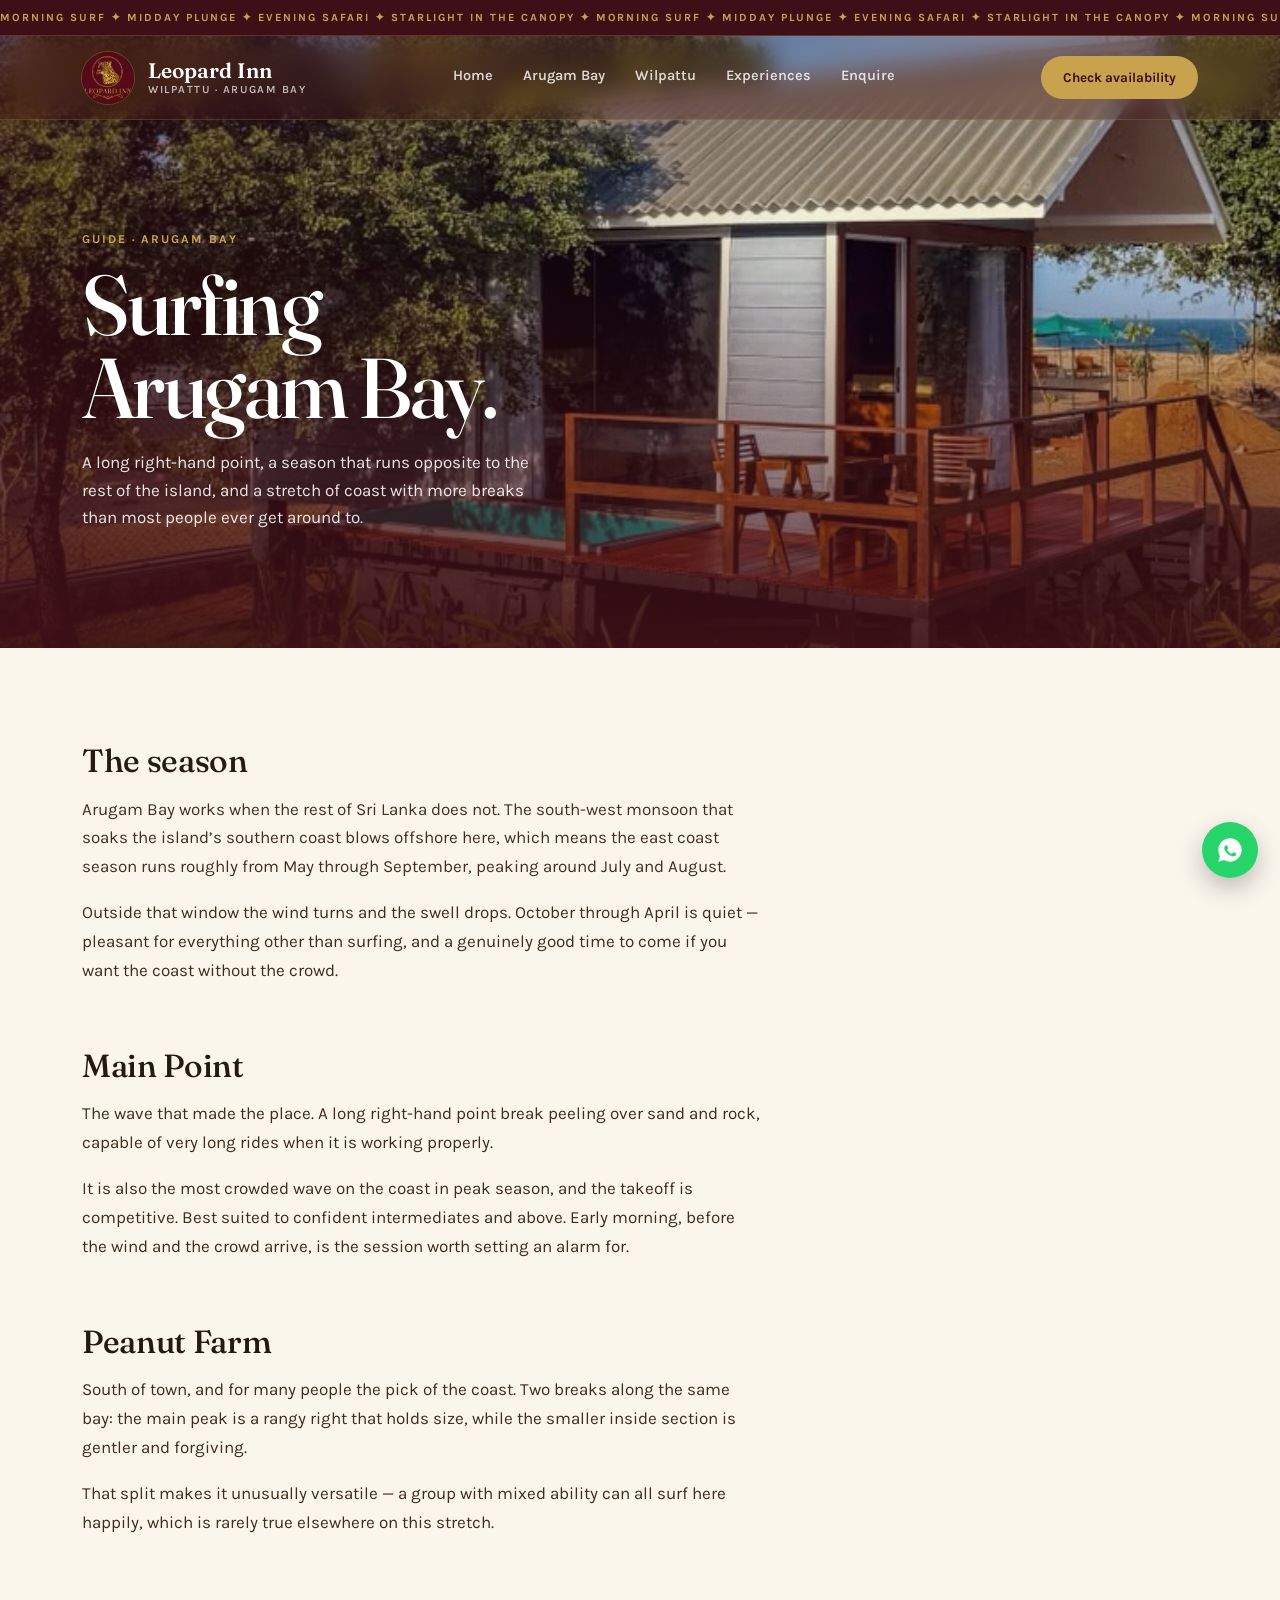
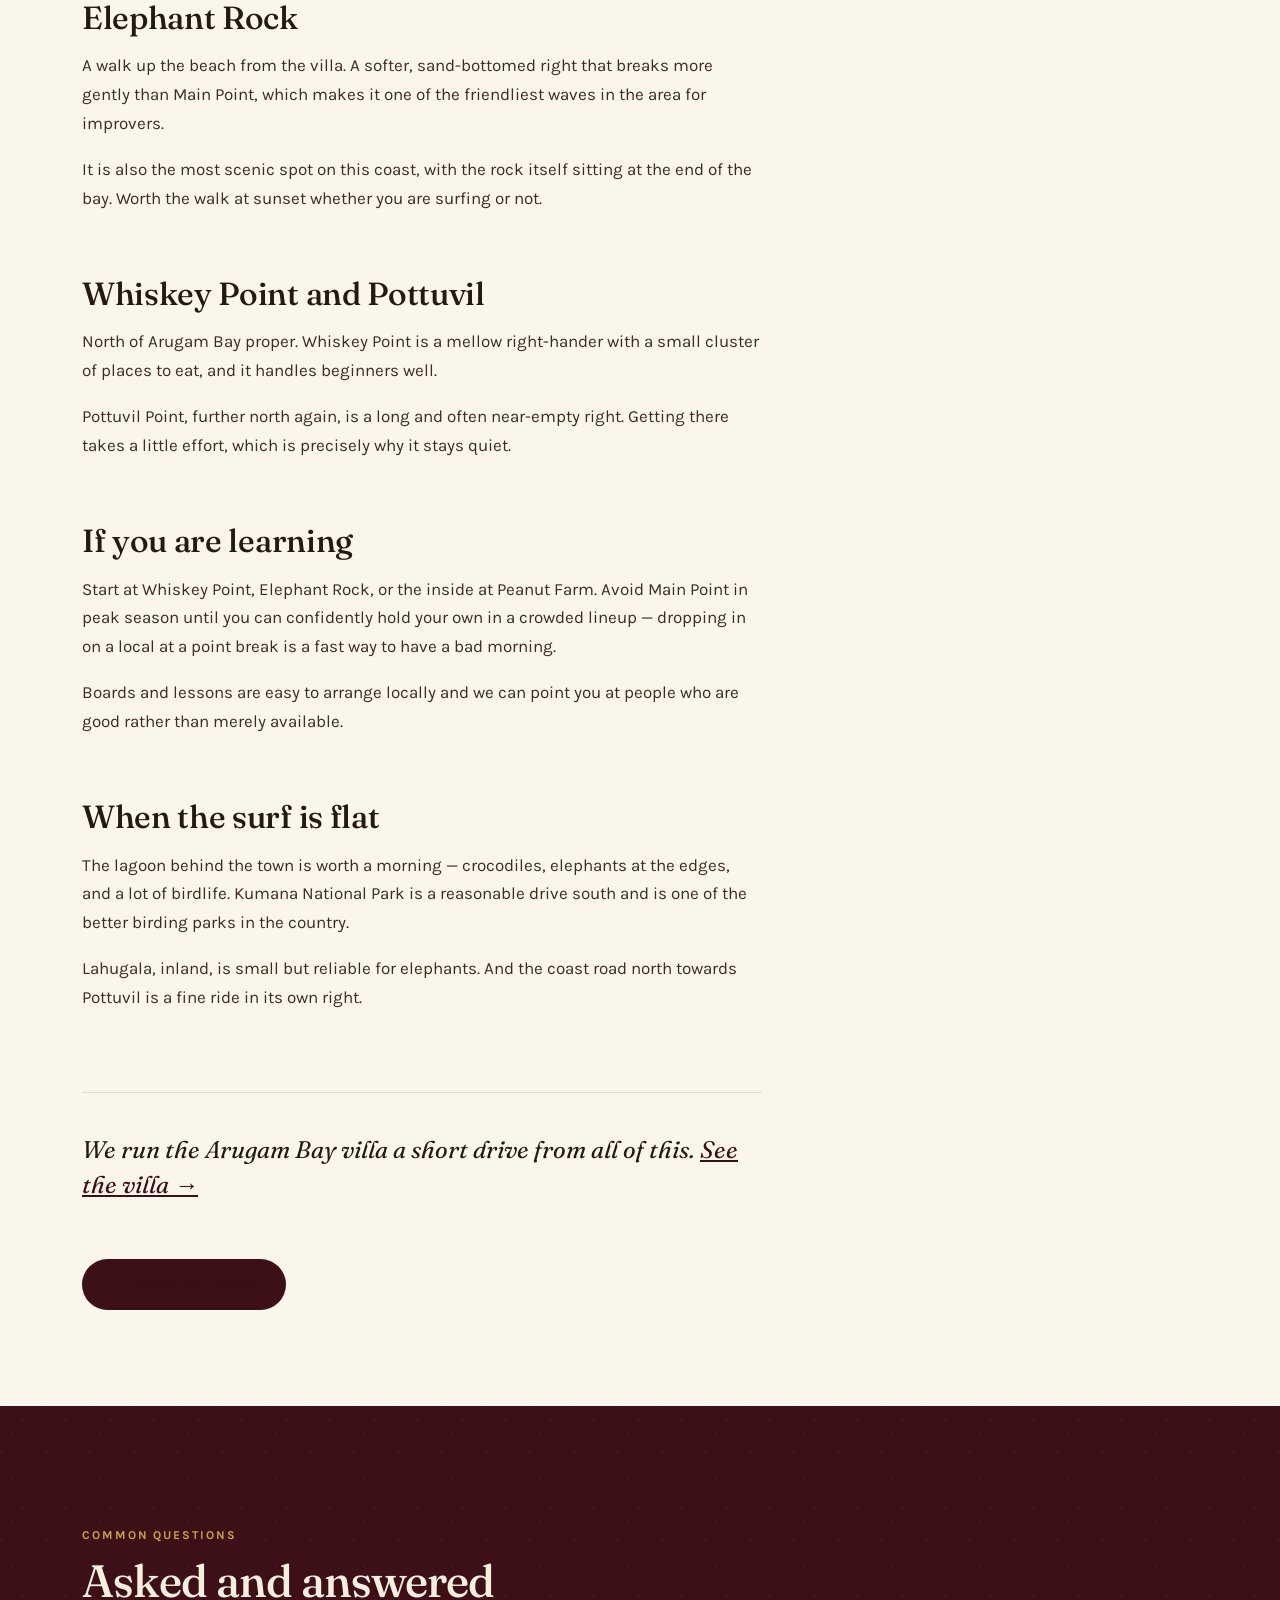
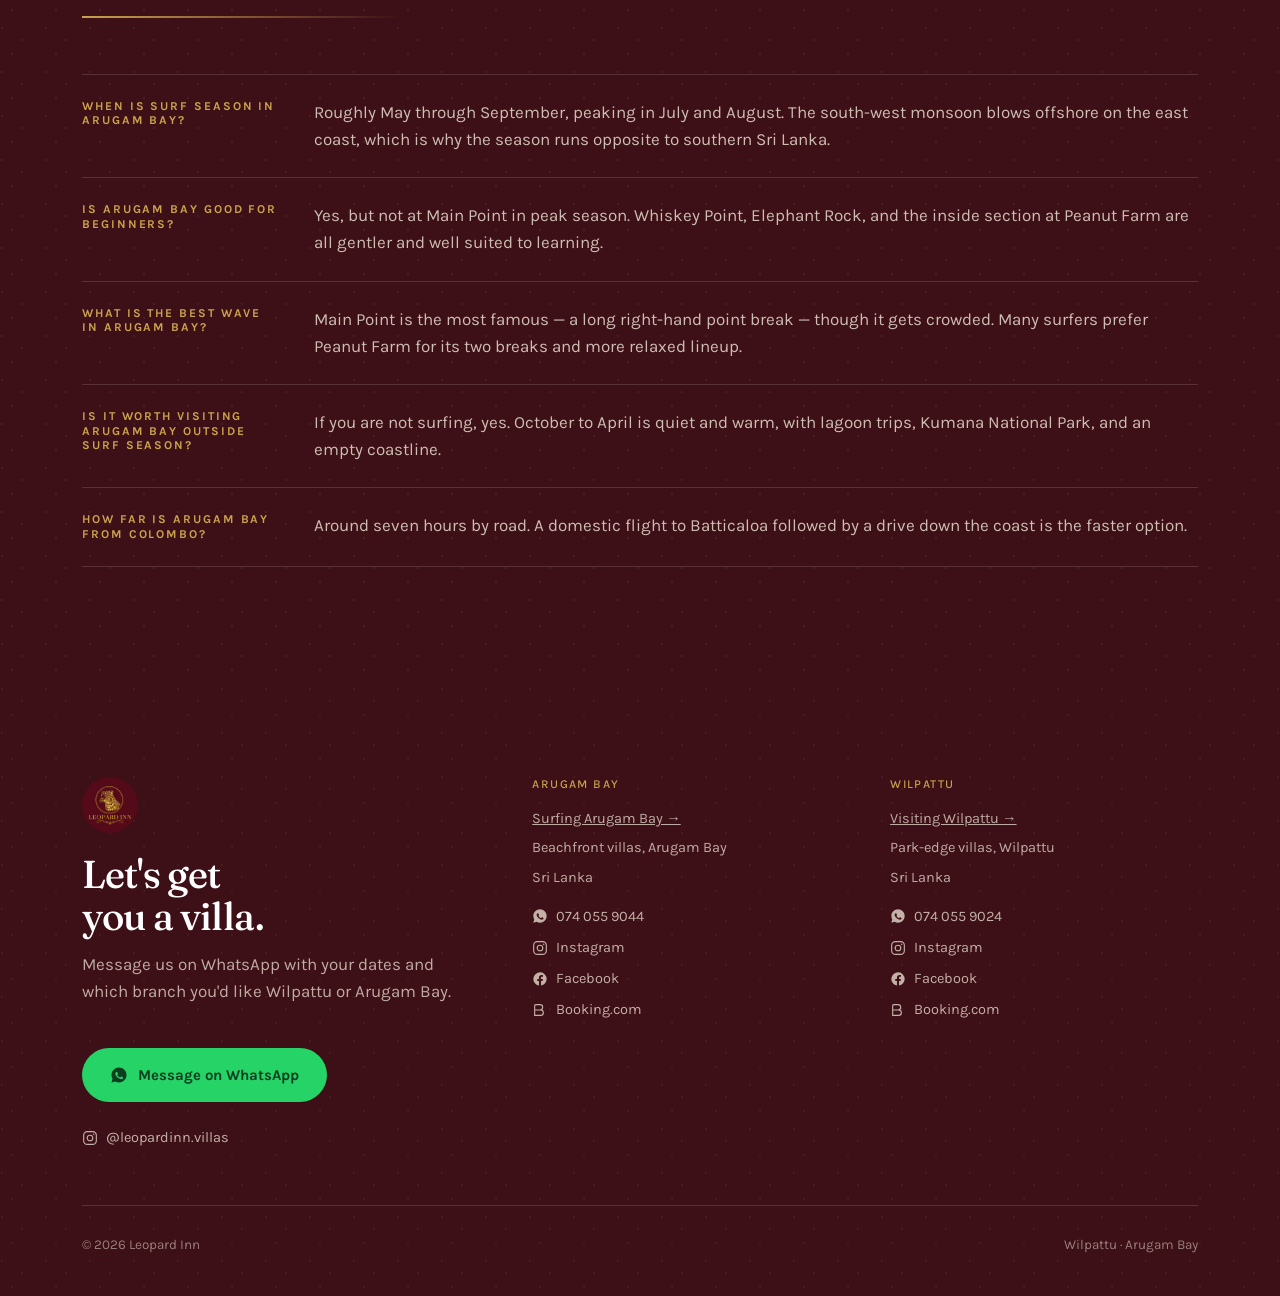
==== arugam-bay-surf-guide.html @ 69fa229d "Fold each villa's gallery into its section as a row of small photos - The separate "A closer look" /" ====
<!DOCTYPE html>
<html lang="en">
<head>
<meta charset="UTF-8">
<meta name="viewport" content="width=device-width, initial-scale=1.0">
<title>Surfing Arugam Bay: The Breaks, The Season, The Realities</title>
<meta name="description" content="Every break at Arugam Bay from Main Point to Whiskey, when the season actually works, and which waves suit which level. A straight guide from the beach.">
<link rel="canonical" href="https://leopardinnvillas.com/arugam-bay-surf-guide.html">
<link rel="icon" type="image/png" sizes="32x32" href="favicon-32.png">
<link rel="icon" type="image/png" sizes="16x16" href="favicon-16.png">
<link rel="apple-touch-icon" sizes="180x180" href="apple-touch-icon.png">

<meta property="og:type" content="article">
<meta property="og:site_name" content="Leopard Inn Villas">
<meta property="og:title" content="Surfing Arugam Bay: The Breaks, The Season, The Realities">
<meta property="og:description" content="Every break at Arugam Bay from Main Point to Whiskey, when the season actually works, and which waves suit which level. A straight guide from the beach.">
<meta property="og:url" content="https://leopardinnvillas.com/arugam-bay-surf-guide.html">
<meta property="og:image" content="https://leopardinnvillas.com/images/villa-exterior-1.jpg">
<meta name="twitter:card" content="summary_large_image">
<meta name="twitter:title" content="Surfing Arugam Bay: The Breaks, The Season, The Realities">
<meta name="twitter:description" content="Every break at Arugam Bay from Main Point to Whiskey, when the season actually works, and which waves suit which level. A straight guide from the beach.">
<meta name="twitter:image" content="https://leopardinnvillas.com/images/villa-exterior-1.jpg">

<script type="application/ld+json">
{
  "@context": "https://schema.org",
  "@graph": [
    {
      "@type": "BreadcrumbList",
      "itemListElement": [
        {
          "@type": "ListItem",
          "position": 1,
          "name": "Leopard Inn Villas",
          "item": "https://leopardinnvillas.com/"
        },
        {
          "@type": "ListItem",
          "position": 2,
          "name": "Surfing Arugam Bay — Breaks, Seasons and What to Expect",
          "item": "https://leopardinnvillas.com/arugam-bay-surf-guide.html"
        }
      ]
    },
    {
      "@type": "Article",
      "@id": "https://leopardinnvillas.com/arugam-bay-surf-guide.html#article",
      "headline": "Surfing Arugam Bay: The Breaks, The Season, The Realities",
      "description": "Every break at Arugam Bay from Main Point to Whiskey, when the season actually works, and which waves suit which level. A straight guide from the beach.",
      "image": "https://leopardinnvillas.com/images/villa-exterior-1.jpg",
      "author": {
        "@type": "Organization",
        "name": "Leopard Inn Villas",
        "url": "https://leopardinnvillas.com/"
      },
      "publisher": {
        "@type": "Organization",
        "name": "Leopard Inn Villas",
        "url": "https://leopardinnvillas.com/"
      },
      "mainEntityOfPage": "https://leopardinnvillas.com/arugam-bay-surf-guide.html",
      "inLanguage": "en"
    },
    {
      "@type": "FAQPage",
      "mainEntity": [
        {
          "@type": "Question",
          "name": "When is surf season in Arugam Bay?",
          "acceptedAnswer": {
            "@type": "Answer",
            "text": "Roughly May through September, peaking in July and August. The south-west monsoon blows offshore on the east coast, which is why the season runs opposite to southern Sri Lanka."
          }
        },
        {
          "@type": "Question",
          "name": "Is Arugam Bay good for beginners?",
          "acceptedAnswer": {
            "@type": "Answer",
            "text": "Yes, but not at Main Point in peak season. Whiskey Point, Elephant Rock, and the inside section at Peanut Farm are all gentler and well suited to learning."
          }
        },
        {
          "@type": "Question",
          "name": "What is the best wave in Arugam Bay?",
          "acceptedAnswer": {
            "@type": "Answer",
            "text": "Main Point is the most famous — a long right-hand point break — though it gets crowded. Many surfers prefer Peanut Farm for its two breaks and more relaxed lineup."
          }
        },
        {
          "@type": "Question",
          "name": "Is it worth visiting Arugam Bay outside surf season?",
          "acceptedAnswer": {
            "@type": "Answer",
            "text": "If you are not surfing, yes. October to April is quiet and warm, with lagoon trips, Kumana National Park, and an empty coastline."
          }
        },
        {
          "@type": "Question",
          "name": "How far is Arugam Bay from Colombo?",
          "acceptedAnswer": {
            "@type": "Answer",
            "text": "Around seven hours by road. A domestic flight to Batticaloa followed by a drive down the coast is the faster option."
          }
        }
      ]
    }
  ]
}
</script>

<link rel="preconnect" href="https://fonts.googleapis.com">
<link rel="preconnect" href="https://fonts.gstatic.com" crossorigin>
<link href="https://fonts.googleapis.com/css2?family=Fraunces:ital,opsz,wght@0,9..144,400;0,9..144,500;0,9..144,600;1,9..144,500&family=Karla:wght@400;500;600;700&display=swap" rel="stylesheet">
<link rel="stylesheet" href="styles.css?v=20261006u">

<!-- Google tag (gtag.js) -->
<script async src="https://www.googletagmanager.com/gtag/js?id=AW-18443921879"></script>
<script>
  window.dataLayer = window.dataLayer || [];
  function gtag(){dataLayer.push(arguments);}
  gtag('js', new Date());

  gtag('config', 'AW-18443921879');
</script>
</head>
<body>

<div class="ticker-wrap" aria-hidden="true">
  <div class="ticker-move">
    <span>MORNING SURF  ✦  MIDDAY PLUNGE  ✦  EVENING SAFARI  ✦  STARLIGHT IN THE CANOPY ✦&nbsp;</span>
    <span>MORNING SURF  ✦  MIDDAY PLUNGE  ✦  EVENING SAFARI  ✦  STARLIGHT IN THE CANOPY ✦&nbsp;</span>
    <span>MORNING SURF  ✦  MIDDAY PLUNGE  ✦  EVENING SAFARI  ✦  STARLIGHT IN THE CANOPY ✦&nbsp;</span>
  </div>
</div>

<div class="grain" aria-hidden="true"></div>
<div class="progress-bar" id="progressBar"></div>

<nav id="siteNav">
  <div class="wrap">
    <a href="index.html" class="brand">
      <span class="mark-ring"><img width="320" height="320" fetchpriority="high" decoding="async" loading="eager" src="images/logo-mark.png" alt="Leopard Inn crest"></span>
      <span class="brand-text">
        Leopard Inn
        <span class="sub">Wilpattu · Arugam Bay</span>
      </span>
    </a>
    <div class="navlinks">
      <a href="index.html">Home</a>
      <a href="arugam-bay.html">Arugam Bay</a>
      <a href="wilpattu.html">Wilpattu</a>
      <a href="experiences.html">Experiences</a>
      <a href="index.html#enquire">Enquire</a>
    </div>
    <a class="nav-cta" href="https://wa.me/94740559044?text=Hi%20Leopard%20Inn!%20I%20would%20like%20to%20check%20availability%20at%20Arugam%20Bay." target="_blank" rel="noopener">Check availability</a>
    <button class="burger" id="burger" aria-label="Open menu" aria-expanded="false">
      <span></span><span></span><span></span>
    </button>
  </div>
</nav>

<div class="mobile-menu" id="mobileMenu">
  <a href="index.html">Home</a>
  <a href="arugam-bay.html">Arugam Bay</a>
  <a href="wilpattu.html">Wilpattu</a>
  <a href="experiences.html">Experiences</a>
  <a href="index.html#enquire">Enquire</a>
  <button class="mm-close" id="mmClose">
    <svg viewBox="0 0 24 24" fill="none" stroke="currentColor" stroke-width="1.6"><path d="M18 6L6 18M6 6l12 12"/></svg>
    Close
  </button>
  <div class="mm-foot">Wilpattu · Arugam Bay · Sri Lanka</div>
</div>

<header class="hero guide-hero" id="top">
  <div class="hero-media" id="heroMedia">
    <img width="720" height="1280" fetchpriority="high" decoding="async" loading="eager" src="images/villa-exterior-1.jpg" alt="The coast at Arugam Bay seen from the Leopard Inn villa">
  </div>
  <div class="hero-glow" id="heroGlow"></div>
  <div class="hero-inner wrap">
    <div class="eyebrow rise rise-1">Guide · Arugam Bay</div>
    <h1 class="rise rise-2">Surfing<br>Arugam Bay.</h1>
    <p class="rise rise-3">A long right-hand point, a season that runs opposite to the rest of the island, and a stretch of coast with more breaks than most people ever get around to.</p>
  </div>
</header>

<section class="article-section">
  <div class="wrap">
    <article class="article">
      <div class="reveal">
        <h2>The season</h2>
        <p>Arugam Bay works when the rest of Sri Lanka does not. The south-west monsoon that soaks the island’s southern coast blows offshore here, which means the east coast season runs roughly from May through September, peaking around July and August.</p>
        <p>Outside that window the wind turns and the swell drops. October through April is quiet — pleasant for everything other than surfing, and a genuinely good time to come if you want the coast without the crowd.</p>
      </div>
      <div class="reveal">
        <h2>Main Point</h2>
        <p>The wave that made the place. A long right-hand point break peeling over sand and rock, capable of very long rides when it is working properly.</p>
        <p>It is also the most crowded wave on the coast in peak season, and the takeoff is competitive. Best suited to confident intermediates and above. Early morning, before the wind and the crowd arrive, is the session worth setting an alarm for.</p>
      </div>
      <div class="reveal">
        <h2>Peanut Farm</h2>
        <p>South of town, and for many people the pick of the coast. Two breaks along the same bay: the main peak is a rangy right that holds size, while the smaller inside section is gentler and forgiving.</p>
        <p>That split makes it unusually versatile — a group with mixed ability can all surf here happily, which is rarely true elsewhere on this stretch.</p>
      </div>
      <div class="reveal">
        <h2>Elephant Rock</h2>
        <p>A walk up the beach from the villa. A softer, sand-bottomed right that breaks more gently than Main Point, which makes it one of the friendliest waves in the area for improvers.</p>
        <p>It is also the most scenic spot on this coast, with the rock itself sitting at the end of the bay. Worth the walk at sunset whether you are surfing or not.</p>
      </div>
      <div class="reveal">
        <h2>Whiskey Point and Pottuvil</h2>
        <p>North of Arugam Bay proper. Whiskey Point is a mellow right-hander with a small cluster of places to eat, and it handles beginners well.</p>
        <p>Pottuvil Point, further north again, is a long and often near-empty right. Getting there takes a little effort, which is precisely why it stays quiet.</p>
      </div>
      <div class="reveal">
        <h2>If you are learning</h2>
        <p>Start at Whiskey Point, Elephant Rock, or the inside at Peanut Farm. Avoid Main Point in peak season until you can confidently hold your own in a crowded lineup — dropping in on a local at a point break is a fast way to have a bad morning.</p>
        <p>Boards and lessons are easy to arrange locally and we can point you at people who are good rather than merely available.</p>
      </div>
      <div class="reveal">
        <h2>When the surf is flat</h2>
        <p>The lagoon behind the town is worth a morning — crocodiles, elephants at the edges, and a lot of birdlife. Kumana National Park is a reasonable drive south and is one of the better birding parks in the country.</p>
        <p>Lahugala, inland, is small but reliable for elephants. And the coast road north towards Pottuvil is a fine ride in its own right.</p>
      </div>
      <div class="article-cta reveal">
        <p>We run the Arugam Bay villa a short drive from all of this. <a href="arugam-bay.html">See the villa →</a></p>
        <a class="branch-cta" href="https://wa.me/94740559044?text=Hi%20Leopard%20Inn!%20I%20would%20like%20to%20check%20availability%20at%20Arugam%20Bay." target="_blank" rel="noopener"><svg viewBox="0 0 24 24" fill="currentColor" width="18" height="18" aria-hidden="true"><path d="M12 2C6.48 2 2 6.48 2 12c0 1.85.5 3.58 1.35 5.07L2 22l5.06-1.33A9.94 9.94 0 0012 22c5.52 0 10-4.48 10-10S17.52 2 12 2zm5.2 14.2c-.22.62-1.28 1.2-1.77 1.24-.45.05-.9.23-3.02-.63-2.55-1.05-4.19-3.63-4.32-3.8-.13-.17-1.03-1.37-1.03-2.61s.65-1.85.88-2.1c.22-.25.5-.3.66-.3.17 0 .34 0 .48.01.16.01.36-.06.57.43.22.5.74 1.74.8 1.87.06.13.1.28.02.45-.08.17-.13.28-.25.43-.13.15-.27.34-.38.46-.13.13-.26.27-.11.53.15.26.66 1.1 1.42 1.78.98.88 1.8 1.15 2.06 1.28.26.13.41.11.56-.07.15-.17.65-.76.82-1.02.17-.26.34-.22.57-.13.22.09 1.42.67 1.66.8.24.12.4.18.46.28.06.11.06.62-.16 1.22z"/></svg> Check availability</a>
      </div>
    </article>
  </div>
</section>

<section class="excursions">
  <div class="rosette-field"></div>
  <div class="wrap">
    <div class="section-head reveal">
      <div class="eyebrow">Common questions</div>
      <h2><span class="draw-line">Asked and answered</span></h2>
    </div>
    <dl class="where-list reveal reveal-delay-1">
      <div class="where-row"><dt>When is surf season in Arugam Bay?</dt><dd>Roughly May through September, peaking in July and August. The south-west monsoon blows offshore on the east coast, which is why the season runs opposite to southern Sri Lanka.</dd></div>
      <div class="where-row"><dt>Is Arugam Bay good for beginners?</dt><dd>Yes, but not at Main Point in peak season. Whiskey Point, Elephant Rock, and the inside section at Peanut Farm are all gentler and well suited to learning.</dd></div>
      <div class="where-row"><dt>What is the best wave in Arugam Bay?</dt><dd>Main Point is the most famous — a long right-hand point break — though it gets crowded. Many surfers prefer Peanut Farm for its two breaks and more relaxed lineup.</dd></div>
      <div class="where-row"><dt>Is it worth visiting Arugam Bay outside surf season?</dt><dd>If you are not surfing, yes. October to April is quiet and warm, with lagoon trips, Kumana National Park, and an empty coastline.</dd></div>
      <div class="where-row"><dt>How far is Arugam Bay from Colombo?</dt><dd>Around seven hours by road. A domestic flight to Batticaloa followed by a drive down the coast is the faster option.</dd></div>
    </dl>
  </div>
</section>

<footer id="contact">
  <div class="rosette-field"></div>
  <div class="wrap">
    <div class="foot-grid">
      <div class="reveal">
        <img width="320" height="320" decoding="async" loading="lazy" src="images/logo-mark.png" alt="Leopard Inn crest" style="width:56px;height:56px;border-radius:50%;object-fit:cover;object-position:center 38%;margin-bottom:20px;">
        <h2>Let's get you a villa.</h2>
        <p>Message us on WhatsApp with your dates and which branch you'd like Wilpattu or Arugam Bay.</p>
        <a class="wa-btn" href="https://wa.me/94740559044" target="_blank" rel="noopener">
          <svg viewBox="0 0 24 24" fill="currentColor" width="18" height="18"><path d="M12 2C6.48 2 2 6.48 2 12c0 1.85.5 3.58 1.35 5.07L2 22l5.06-1.33A9.94 9.94 0 0012 22c5.52 0 10-4.48 10-10S17.52 2 12 2zm5.2 14.2c-.22.62-1.28 1.2-1.77 1.24-.45.05-.9.23-3.02-.63-2.55-1.05-4.19-3.63-4.32-3.8-.13-.17-1.03-1.37-1.03-2.61s.65-1.85.88-2.1c.22-.25.5-.3.66-.3.17 0 .34 0 .48.01.16.01.36-.06.57.43.22.5.74 1.74.8 1.87.06.13.1.28.02.45-.08.17-.13.28-.25.43-.13.15-.27.34-.38.46-.13.13-.26.27-.11.53.15.26.66 1.1 1.42 1.78.98.88 1.8 1.15 2.06 1.28.26.13.41.11.56-.07.15-.17.65-.76.82-1.02.17-.26.34-.22.57-.13.22.09 1.42.67 1.66.8.24.12.4.18.46.28.06.11.06.62-.16 1.22z"/></svg>
          Message on WhatsApp
        </a>
        <div class="foot-social row">
          <a href="https://www.instagram.com/leopardinn.villas/" target="_blank" rel="noopener">
            <svg viewBox="0 0 24 24" fill="none" stroke="currentColor" stroke-width="1.7" aria-hidden="true"><rect x="2.5" y="2.5" width="19" height="19" rx="5.5"/><circle cx="12" cy="12" r="4.2"/><circle cx="17.6" cy="6.4" r="1.1" fill="currentColor" stroke="none"/></svg>
            @leopardinn.villas
          </a>
        </div>
      </div>
      <div class="foot-col reveal reveal-delay-1">
        <h4>Arugam Bay</h4>
        <p><a href="arugam-bay-surf-guide.html">Surfing Arugam Bay →</a></p>
        <p>Beachfront villas, Arugam Bay</p>
        <p>Sri Lanka</p>
        <div class="foot-social">
          <a href="https://wa.me/94740559044" target="_blank" rel="noopener">
            <svg viewBox="0 0 24 24" fill="currentColor" aria-hidden="true"><path d="M12 2C6.48 2 2 6.48 2 12c0 1.85.5 3.58 1.35 5.07L2 22l5.06-1.33A9.94 9.94 0 0012 22c5.52 0 10-4.48 10-10S17.52 2 12 2zm5.2 14.2c-.22.62-1.28 1.2-1.77 1.24-.45.05-.9.23-3.02-.63-2.55-1.05-4.19-3.63-4.32-3.8-.13-.17-1.03-1.37-1.03-2.61s.65-1.85.88-2.1c.22-.25.5-.3.66-.3.17 0 .34 0 .48.01.16.01.36-.06.57.43.22.5.74 1.74.8 1.87.06.13.1.28.02.45-.08.17-.13.28-.25.43-.13.15-.27.34-.38.46-.13.13-.26.27-.11.53.15.26.66 1.1 1.42 1.78.98.88 1.8 1.15 2.06 1.28.26.13.41.11.56-.07.15-.17.65-.76.82-1.02.17-.26.34-.22.57-.13.22.09 1.42.67 1.66.8.24.12.4.18.46.28.06.11.06.62-.16 1.22z"/></svg>
            074 055 9044
          </a>
          <a href="https://www.instagram.com/leopardinn.arugambay/" target="_blank" rel="noopener">
            <svg viewBox="0 0 24 24" fill="none" stroke="currentColor" stroke-width="1.7" aria-hidden="true"><rect x="2.5" y="2.5" width="19" height="19" rx="5.5"/><circle cx="12" cy="12" r="4.2"/><circle cx="17.6" cy="6.4" r="1.1" fill="currentColor" stroke="none"/></svg>
            Instagram
          </a>
          <a href="https://www.facebook.com/people/Leopard-Inn-Arugambay/61572221672947/" target="_blank" rel="noopener">
            <svg viewBox="0 0 24 24" fill="currentColor" aria-hidden="true"><path d="M22 12a10 10 0 10-11.56 9.88v-6.99H7.9V12h2.54V9.8c0-2.5 1.49-3.89 3.77-3.89 1.09 0 2.24.2 2.24.2v2.46h-1.26c-1.24 0-1.63.77-1.63 1.56V12h2.78l-.44 2.89h-2.34v6.99A10 10 0 0022 12z"/></svg>
            Facebook
          </a>
          <a href="https://www.booking.com/hotel/lk/leopard-inn-arugam-bay.html" target="_blank" rel="noopener">
            <svg viewBox="0 0 24 24" fill="none" stroke="currentColor" stroke-width="1.7" aria-hidden="true"><path d="M4 20V5.5A1.5 1.5 0 015.5 4H12a4 4 0 010 8H4m0 0h9a4 4 0 010 8H4z"/></svg>
            Booking.com
          </a>
        </div>
      </div>
      <div class="foot-col reveal reveal-delay-2">
        <h4>Wilpattu</h4>
        <p><a href="wilpattu-safari-guide.html">Visiting Wilpattu →</a></p>
        <p>Park-edge villas, Wilpattu</p>
        <p>Sri Lanka</p>
        <div class="foot-social">
          <a href="https://wa.me/94740559024" target="_blank" rel="noopener">
            <svg viewBox="0 0 24 24" fill="currentColor" aria-hidden="true"><path d="M12 2C6.48 2 2 6.48 2 12c0 1.85.5 3.58 1.35 5.07L2 22l5.06-1.33A9.94 9.94 0 0012 22c5.52 0 10-4.48 10-10S17.52 2 12 2zm5.2 14.2c-.22.62-1.28 1.2-1.77 1.24-.45.05-.9.23-3.02-.63-2.55-1.05-4.19-3.63-4.32-3.8-.13-.17-1.03-1.37-1.03-2.61s.65-1.85.88-2.1c.22-.25.5-.3.66-.3.17 0 .34 0 .48.01.16.01.36-.06.57.43.22.5.74 1.74.8 1.87.06.13.1.28.02.45-.08.17-.13.28-.25.43-.13.15-.27.34-.38.46-.13.13-.26.27-.11.53.15.26.66 1.1 1.42 1.78.98.88 1.8 1.15 2.06 1.28.26.13.41.11.56-.07.15-.17.65-.76.82-1.02.17-.26.34-.22.57-.13.22.09 1.42.67 1.66.8.24.12.4.18.46.28.06.11.06.62-.16 1.22z"/></svg>
            074 055 9024
          </a>
          <a href="https://www.instagram.com/leopardinn.wilpattu/" target="_blank" rel="noopener">
            <svg viewBox="0 0 24 24" fill="none" stroke="currentColor" stroke-width="1.7" aria-hidden="true"><rect x="2.5" y="2.5" width="19" height="19" rx="5.5"/><circle cx="12" cy="12" r="4.2"/><circle cx="17.6" cy="6.4" r="1.1" fill="currentColor" stroke="none"/></svg>
            Instagram
          </a>
          <a href="https://www.facebook.com/p/Leopard-inn-wilpattu-61578129158961/" target="_blank" rel="noopener">
            <svg viewBox="0 0 24 24" fill="currentColor" aria-hidden="true"><path d="M22 12a10 10 0 10-11.56 9.88v-6.99H7.9V12h2.54V9.8c0-2.5 1.49-3.89 3.77-3.89 1.09 0 2.24.2 2.24.2v2.46h-1.26c-1.24 0-1.63.77-1.63 1.56V12h2.78l-.44 2.89h-2.34v6.99A10 10 0 0022 12z"/></svg>
            Facebook
          </a>
          <a href="https://www.booking.com/hotel/lk/leopard-inn-wilpattu.html" target="_blank" rel="noopener">
            <svg viewBox="0 0 24 24" fill="none" stroke="currentColor" stroke-width="1.7" aria-hidden="true"><path d="M4 20V5.5A1.5 1.5 0 015.5 4H12a4 4 0 010 8H4m0 0h9a4 4 0 010 8H4z"/></svg>
            Booking.com
          </a>
        </div>
      </div>
    </div>
    <div class="foot-bottom">
      <span>© 2026 Leopard Inn</span>
      <span>Wilpattu · Arugam Bay</span>
    </div>
  </div>
</footer>

<a class="wa-fab" href="https://wa.me/94740559044?text=Hi%20Leopard%20Inn!%20I%20would%20like%20to%20check%20availability%20at%20Arugam%20Bay." target="_blank" rel="noopener" aria-label="Message on WhatsApp">
  <svg viewBox="0 0 24 24" fill="#fff"><path d="M12 2C6.48 2 2 6.48 2 12c0 1.85.5 3.58 1.35 5.07L2 22l5.06-1.33A9.94 9.94 0 0012 22c5.52 0 10-4.48 10-10S17.52 2 12 2zm5.2 14.2c-.22.62-1.28 1.2-1.77 1.24-.45.05-.9.23-3.02-.63-2.55-1.05-4.19-3.63-4.32-3.8-.13-.17-1.03-1.37-1.03-2.61s.65-1.85.88-2.1c.22-.25.5-.3.66-.3.17 0 .34 0 .48.01.16.01.36-.06.57.43.22.5.74 1.74.8 1.87.06.13.1.28.02.45-.08.17-.13.28-.25.43-.13.15-.27.34-.38.46-.13.13-.26.27-.11.53.15.26.66 1.1 1.42 1.78.98.88 1.8 1.15 2.06 1.28.26.13.41.11.56-.07.15-.17.65-.76.82-1.02.17-.26.34-.22.57-.13.22.09 1.42.67 1.66.8.24.12.4.18.46.28.06.11.06.62-.16 1.22z"/></svg>
</a>

<script src="script.js?v=20261006u" defer></script>
</body>
</html>
---- styles.css ----
:root{
    --ink:#241A12;
    --bark:#3E2C1E;
    --sand:#F6EEDF;
    --paper:#FBF6EC;
    --wine:#3D0F16;
    --wine-light:#5A1B23;
    --gold:#C9A24E;
    --line: rgba(36,26,18,0.12);
    --max: 1180px;
    --nav-h: 84px;
    --banner-h: 36px;
    --ease-out: cubic-bezier(.16,1,.3,1);
    --ease-hover: cubic-bezier(.4,0,.2,1);

    /* ---- type scale: fixed UI steps ---- */
    --fs-2xs: 11px;
    --fs-xs:  12px;
    --fs-sm:  13.5px;
    --fs-base:14.5px;
    --fs-md:  15px;
    --fs-lg:  17px;
    --fs-xl:  21px;
    --fs-2xl: 24px;

    /* ---- type scale: fluid display steps, one shared slope ---- */
    --fs-h4: clamp(20px, 0.9vw + 13px, 24px);
    --fs-h3: clamp(24px, 1.5vw + 14px, 32px);
    --fs-h2: clamp(30px, 2.1vw + 12px, 42px);
    --fs-h1: clamp(32px, 2.6vw + 12px, 48px);
    --fs-display: clamp(44px, 6vw + 8px, 94px);

    /* ---- vertical rhythm: leading tightens as size grows ---- */
    --lh-display: 0.98;
    --lh-heading: 1.08;
    --lh-title:   1.22;
    --lh-lede:    1.34;
    --lh-body:    1.6;

    /* ---- tracking: optical, size-aware ---- */
    --tr-display: -0.03em;
    --tr-heading: -0.022em;
    --tr-title:   -0.012em;
    --tr-eyebrow: 0.16em;

  }
  *{box-sizing:border-box;}
  html{scroll-behavior:smooth;}
  body{
    margin:0;
    background:var(--paper);
    color:var(--ink);
    font-family:'Karla', sans-serif;
    font-size:var(--fs-lg);
    line-height:1.6;
    -webkit-font-smoothing:antialiased;
    overflow-x:hidden;
  }
  body.menu-open, body.lightbox-open{ overflow:hidden; }
  h1,h2,h3,h4,.display{
    font-family:'Fraunces', serif;
    font-weight:500;
    line-height:var(--lh-heading);
    letter-spacing:var(--tr-heading);
    text-wrap:balance;
    margin:0;
  }
  /* the largest display type wants the tightest optical fit */
  .hero h1{ letter-spacing:var(--tr-display); line-height:var(--lh-display); }
  /* small headings need their leading back, or they set solid */
  h4, .exp-tile h4, .strip-head h3, .where-row dt{
    line-height:var(--lh-title); letter-spacing:var(--tr-title);
  }
  a{color:inherit;}
  img{max-width:100%;height:auto;display:block;}
  .wrap{max-width:var(--max); margin:0 auto; padding:0 32px;}
  .eyebrow{
    font-family:'Karla',sans-serif;
    text-transform:uppercase;
    letter-spacing:var(--tr-eyebrow);
    font-size:var(--fs-xs);
    font-weight:700;
    color:var(--wine);
  }
  :focus-visible{ outline:2px solid var(--gold); outline-offset:3px; }

  /* TOP MARQUEE BANNER */
  .ticker-wrap{
    position:fixed; top:0; left:0; right:0; z-index:140;
    height:var(--banner-h); overflow:hidden;
    background:var(--wine); color:var(--gold);
    display:flex; align-items:center;
    font-size:var(--fs-2xs); font-weight:700; letter-spacing:0.18em;
    text-transform:uppercase; border-bottom:1px solid rgba(201,162,78,0.25);
  }
  .ticker-move{
    display:inline-flex; white-space:nowrap;
    animation:ticker 42s linear infinite;
  }
  .ticker-wrap:hover .ticker-move{ animation-play-state:paused; }
  @keyframes ticker{
    0%{ transform:translateX(0); }
    100%{ transform:translateX(-50%); }
  }

  .rosette-field{
    position:absolute; inset:0; pointer-events:none; opacity:0.05;
    background-image:
      radial-gradient(circle at 2px 2px, var(--wine) 1.4px, transparent 1.6px),
      radial-gradient(circle at 22px 14px, var(--wine) 1.1px, transparent 1.3px),
      radial-gradient(circle at 12px 28px, var(--wine) 1.1px, transparent 1.3px);
    background-size: 44px 44px;
  }

  /* NAV */
  nav{
    position:fixed; top:var(--banner-h); left:0; right:0; z-index:130;
    height:var(--nav-h);
    display:flex; align-items:center;
    background:rgba(61,15,22,0.28);
    backdrop-filter:blur(14px) saturate(140%);
    -webkit-backdrop-filter:blur(14px) saturate(140%);
    border-bottom:1px solid rgba(201,162,78,0.22);
    transition: background .5s var(--ease-out), box-shadow .5s var(--ease-out), height .4s var(--ease-out), border-color .5s var(--ease-out);
  }
  nav.nav-solid{
    background:rgba(251,246,236,0.82);
    backdrop-filter:blur(16px) saturate(160%);
    -webkit-backdrop-filter:blur(16px) saturate(160%);
    box-shadow:0 8px 24px -12px rgba(36,26,18,0.25);
    border-bottom-color:rgba(36,26,18,0.1);
    height:72px;
  }
  nav .wrap{ display:flex; align-items:center; justify-content:space-between; width:100%; }
  .brand{
    display:flex; align-items:center; gap:14px;
    font-family:'Fraunces', serif; font-weight:600; font-size:var(--fs-xl);
    text-decoration:none; color:#fff;
    transition:color .45s var(--ease-out);
  }
  nav.nav-solid .brand{ color:var(--ink); }
  .brand .mark-ring{
    width:52px; height:52px; border-radius:50%;
    display:flex; align-items:center; justify-content:center;
    background:var(--wine);
    box-shadow:0 4px 14px rgba(36,26,18,0.3), 0 0 0 1px rgba(201,162,78,0.35);
    flex-shrink:0; overflow:hidden;
    transition:transform .4s var(--ease-hover);
  }
  .brand:hover .mark-ring{ transform:rotate(-6deg) scale(1.06); }
  .brand .mark-ring img{ width:120%; height:120%; object-fit:cover; object-position:center 42%; }
  .brand-text{display:flex; flex-direction:column; line-height:1.05;}
  .brand-text .sub{
    font-family:'Karla',sans-serif; font-weight:600; font-size:var(--fs-2xs);
    letter-spacing:0.14em; text-transform:uppercase; opacity:0.7; margin-top:3px;
  }
  .navlinks{display:flex; gap:30px; font-size:var(--fs-base); font-weight:600; align-items:center;}
  .navlinks a{
    text-decoration:none; opacity:0.82; color:#fff; position:relative; padding-bottom:4px;
    transition:opacity .25s var(--ease-hover), color .4s var(--ease-out);
  }
  nav.nav-solid .navlinks a{ color:var(--ink); }
  .navlinks a::after{
    content:''; position:absolute; left:0; bottom:0; height:1.5px; width:0%;
    background:var(--gold); transition:width .3s var(--ease-hover);
  }
  .navlinks a:hover{opacity:1;}
  .navlinks a:hover::after, .navlinks a.active::after{ width:100%; }
  .nav-cta{
    background:var(--gold); color:var(--wine); padding:11px 22px;
    border-radius:999px; font-size:var(--fs-sm); font-weight:700; text-decoration:none;
    white-space:nowrap; transition:transform .25s var(--ease-hover), box-shadow .25s var(--ease-hover); border:none; cursor:pointer;
    font-family:'Karla',sans-serif;
  }
  .nav-cta:hover{ transform:translateY(-3px); box-shadow:0 10px 22px rgba(201,162,78,0.35); }

  /* MOBILE MENU */
  .burger{
    display:none; background:none; border:none; cursor:pointer; padding:8px;
    width:44px; height:44px; position:relative; z-index:130;
  }
  .burger span{
    display:block; height:2px; width:24px; background:#fff; margin:5px auto;
    transition:transform .35s var(--ease-hover), opacity .25s var(--ease-hover), background .45s var(--ease-out);
  }
  nav.nav-solid .burger span{ background:var(--ink); }
  body.menu-open nav{
    background:transparent !important;
    backdrop-filter:none !important;
    -webkit-backdrop-filter:none !important;
    border-bottom-color:transparent !important;
    box-shadow:none !important;
  }
  body.menu-open .brand{ color:var(--sand) !important; }
  body.menu-open .burger span{ background:var(--sand); }
  body.menu-open .burger span:nth-child(1){ transform:translateY(7px) rotate(45deg); }
  body.menu-open .burger span:nth-child(2){ opacity:0; }
  body.menu-open .burger span:nth-child(3){ transform:translateY(-7px) rotate(-45deg); }
  .mobile-menu{
    position:fixed; top:calc(var(--banner-h) + var(--nav-h)); left:0; right:0; bottom:0;
    z-index:120; background:var(--wine); color:var(--sand);
    display:flex; flex-direction:column; justify-content:center; align-items:flex-start;
    padding:0 40px; gap:6px; overflow-y:auto;
    clip-path:circle(0% at calc(100% - 44px) 44px);
    transition:clip-path .6s cubic-bezier(.7,0,.3,1);
    pointer-events:none;
  }
  body.menu-open .mobile-menu{ clip-path:circle(150% at calc(100% - 44px) 44px); pointer-events:auto; }
  .mobile-menu a{
    font-family:'Fraunces',serif; font-size:var(--fs-h2); text-decoration:none;
    padding:10px 0; opacity:0; transform:translateY(18px);
    transition:opacity .55s var(--ease-out), transform .55s var(--ease-out);
  }
  body.menu-open .mobile-menu a{ opacity:1; transform:translateY(0); }
  body.menu-open .mobile-menu a:nth-child(1){ transition-delay:.15s; }
  body.menu-open .mobile-menu a:nth-child(2){ transition-delay:.21s; }
  body.menu-open .mobile-menu a:nth-child(3){ transition-delay:.27s; }
  body.menu-open .mobile-menu a:nth-child(4){ transition-delay:.33s; }
  body.menu-open .mobile-menu a:nth-child(5){ transition-delay:.39s; }
  .mm-close{
    margin-top:34px; display:inline-flex; align-items:center; gap:9px;
    background:transparent; border:1px solid rgba(201,162,78,0.5);
    color:var(--gold); font-family:'Karla',sans-serif; font-weight:700;
    font-size:var(--fs-xs); letter-spacing:0.14em; text-transform:uppercase;
    padding:12px 22px; border-radius:999px; cursor:pointer;
    opacity:0; transform:translateY(14px);
    transition:opacity .55s var(--ease-out) .46s, transform .55s var(--ease-out) .46s, background .25s var(--ease-hover);
  }
  body.menu-open .mm-close{ opacity:1; transform:translateY(0); }
  .mm-close:hover{ background:rgba(201,162,78,0.14); }
  .mm-close svg{ width:15px; height:15px; }
  .mobile-menu .mm-foot{
    margin-top:32px; font-family:'Karla',sans-serif; font-size:var(--fs-sm); letter-spacing:0.12em;
    text-transform:uppercase; color:var(--gold); opacity:0; transition:opacity .55s var(--ease-out) .5s;
  }
  body.menu-open .mobile-menu .mm-foot{ opacity:1; }
  @media (max-width:820px){
    .navlinks{display:none;}
    .burger{display:block;}
    .nav-cta{display:none;}
  }

  /* HERO */
  .hero{
    position:relative; min-height:100vh; display:flex; align-items:flex-end;
    color:#fff; overflow:hidden; padding-top:var(--banner-h);
  }
  .hero-media{
    position:absolute; inset:0; width:100%; height:118%; top:-9%;
    will-change:transform;
    transform-origin:center;
    animation: heroZoom 2.2s cubic-bezier(.2,.7,.2,1) both;
  }
  @keyframes heroZoom{ from{ transform:scale(1.12); } to{ transform:scale(1); } }
  .hero-media img{ width:100%; height:100%; object-fit:cover; }
  /* left scrim: keeps the eyebrow and headline legible over bright frames */
  .hero::before{
    content:''; position:absolute; inset:0; z-index:1; pointer-events:none;
    background:linear-gradient(90deg, rgba(61,15,22,0.52) 0%, rgba(61,15,22,0.30) 30%, rgba(61,15,22,0) 62%);
  }
  .hero::after{
    content:''; position:absolute; inset:0;
    background:linear-gradient(180deg, rgba(61,15,22,0.22) 0%, rgba(61,15,22,0.05) 35%, rgba(61,15,22,0.88) 100%);
  }
  .hero-inner{position:relative; z-index:2; padding-bottom:100px; width:100%;}
  .hero .eyebrow{color:var(--gold); text-shadow:0 1px 14px rgba(0,0,0,0.6);}
  .hero h1{ font-size:var(--fs-display); line-height:0.98; margin-top:14px; max-width:14ch; }
  .hero p{ max-width:46ch; margin-top:20px; font-size:var(--fs-lg); color:rgba(255,255,255,0.88); }
  .hero-branches{ display:flex; gap:14px; margin-top:34px; flex-wrap:wrap; }
  .hero-branches a{
    text-decoration:none; color:#fff; font-weight:700; font-size:var(--fs-base);
    border:1px solid rgba(255,255,255,0.5); padding:12px 22px; border-radius:999px;
    transition: background .25s var(--ease-hover), border-color .25s var(--ease-hover), transform .25s var(--ease-hover);
  }
  .hero-branches a:hover{background:rgba(255,255,255,0.14); border-color:#fff; transform:translateY(-3px);}

  /* cinematic entrance */
  .rise{ opacity:0; transform:translateY(22px); animation:riseIn 1s var(--ease-out) both; }
  .rise-1{ animation-delay:.3s; }
  .rise-2{ animation-delay:.45s; }
  .rise-3{ animation-delay:.6s; }
  .rise-4{ animation-delay:.75s; }
  @keyframes riseIn{ to{ opacity:1; transform:translateY(0); } }

  .scroll-cue{
    position:absolute; left:50%; bottom:28px; transform:translateX(-50%);
    display:flex; flex-direction:column; align-items:center; gap:8px;
    color:rgba(255,255,255,0.75); font-size:var(--fs-2xs); letter-spacing:0.14em; text-transform:uppercase;
    z-index:2; animation:cueFloat 2.4s ease-in-out infinite 1.4s;
  }
  .scroll-cue svg{width:14px;height:20px;}
  @keyframes cueFloat{
    0%,100%{ transform:translateX(-50%) translateY(0); opacity:0.75;}
    50%{ transform:translateX(-50%) translateY(8px); opacity:1;}
  }

  section{padding:120px 0; position:relative;}
  .section-head{max-width:640px; margin-bottom:56px;}
  .section-head h2{font-size:var(--fs-h1); margin-top:12px;}
  .section-head p{margin-top:16px; color:var(--bark); opacity:0.85;}
  /* a quieter header: one short heading, no subtitle (homepage experiences) */
  .section-head-compact{ margin-bottom:32px; }
  .section-head-compact h2{ font-size:var(--fs-h3); margin-top:0; }

  .reveal{ opacity:0; transform:translateY(28px); transition:opacity .9s var(--ease-out), transform .9s var(--ease-out); }
  .reveal.in-view{ opacity:1; transform:translateY(0); }
  .reveal-delay-1.in-view{ transition-delay:.1s; }
  .reveal-delay-2.in-view{ transition-delay:.2s; }
  .reveal-delay-3.in-view{ transition-delay:.3s; }

  /* ---------- VILLA CARDS (replaced the intro, 2026-10-06) ----------
     Built from Dinura's reference card, using only long-supported CSS so it looks the
     same on every phone: px sizes, flexbox, a square photo made with padding-bottom,
     and a fade made from a plain colour + mask (no cqw, color-mix or aspect-ratio).
     Where a phone can't blur (backdrop-filter), the photo simply fades without it.
     Each slide carries its own tint (data-tint); the card fades to it. */
  .trips{ padding:64px 0; position:relative; }
  .trips-row{ display:flex; flex-wrap:wrap; justify-content:center; margin-bottom:-40px; }
  .trip{ display:flex; flex-direction:column; width:320px; max-width:100%; margin:0 24px 40px; }
  .trip-card{
    position:relative; flex:1 0 auto;
    display:flex; flex-direction:column;
    overflow:hidden; border-radius:38px;
    -webkit-transform:translateZ(0); transform:translateZ(0); /* Safari: clip the swipe area to the corners */
    background-color:var(--tint);
    box-shadow:0 22px 44px -30px rgba(36,26,18,0.45);
    transition:background-color .6s var(--ease-out);
  }
  /* the photo: a square, swiped natively with scroll-snap (works with no JS) */
  .trip-photo{ position:relative; height:0; padding-bottom:100%; }
  .trip-slides, .trip-blur, .trip-tint{ position:absolute; top:0; left:0; width:100%; height:100%; }
  .trip-slides{
    z-index:0;
    display:flex; overflow-x:auto; overflow-y:hidden;
    -webkit-overflow-scrolling:touch;
    -ms-scroll-snap-type:x mandatory; scroll-snap-type:x mandatory;
    overscroll-behavior-x:contain;
    scrollbar-width:none;
  }
  .trip-slides::-webkit-scrollbar{ display:none; }
  .trip-slides:focus-visible{ outline:2px solid var(--gold); outline-offset:-6px; border-radius:38px 38px 0 0; }
  .trip-img{
    flex:0 0 100%; width:100%; height:100%; object-fit:cover;
    scroll-snap-align:start; scroll-snap-stop:always;
  }
  /* the bottom of the photo melts into the card: a soft blur, then the tint colour */
  .trip-blur{
    z-index:1; pointer-events:none;
    -webkit-backdrop-filter:blur(14px); backdrop-filter:blur(14px);
    -webkit-mask-image:linear-gradient(to bottom, transparent 62%, #000 86%);
    mask-image:linear-gradient(to bottom, transparent 62%, #000 86%);
  }
  .trip-tint{
    z-index:2; pointer-events:none;
    background-color:var(--tint);
    -webkit-mask-image:linear-gradient(to bottom, transparent 60%, rgba(0,0,0,0.45) 74%, rgba(0,0,0,0.82) 88%, #000 100%);
    mask-image:linear-gradient(to bottom, transparent 60%, rgba(0,0,0,0.45) 74%, rgba(0,0,0,0.82) 88%, #000 100%);
    transition:background-color .6s var(--ease-out);
  }
  /* the text sits over the faded bottom of the photo, then on the tint; swipes on the
     text pass through to the photos, only the buttons take taps */
  .trip-body{
    position:relative; z-index:3; flex:1 0 auto;
    display:flex; flex-direction:column;
    margin-top:-80px; padding:0 18px 18px;
    color:#fff; pointer-events:none;
  }
  .trip-body button{ pointer-events:auto; }
  .trip-dots{ display:flex; justify-content:center; margin-bottom:15px; }
  /* tiny dot, 24px tap area */
  .trip-dots button{
    width:24px; height:24px; padding:0; margin:0 -6px; border:0; background:none; cursor:pointer;
    display:flex; align-items:center; justify-content:center;
    -webkit-appearance:none; appearance:none; -webkit-tap-highlight-color:transparent;
  }
  .trip-dots button::before{
    content:''; display:block; width:5px; height:5px; border-radius:50%;
    background:rgba(255,255,255,0.4);
    transition:background-color .3s var(--ease-hover);
  }
  .trip-dots button.on::before{ background:#fff; }
  .trip-title{
    font-family:'Karla',sans-serif; font-weight:700;
    font-size:23px; line-height:1.15; letter-spacing:-0.01em;
    color:#fff;
  }
  .trip-desc{
    margin-top:9px;
    font-size:13px; line-height:1.45;
    color:rgba(255,255,255,0.82);
  }
  /* tags + button sit on the bottom, so both cards line up */
  .trip-tags{ display:flex; flex-wrap:wrap; margin:auto 0 0; padding:15px 0 0; list-style:none; }
  .trip-tag{
    display:inline-block; height:24px; line-height:24px; padding:0 11px; margin:0 7px 0 0;
    border-radius:999px;
    background:rgba(255,255,255,0.14);
    box-shadow:inset 0 0 0 1px rgba(255,255,255,0.16);
    font-family:'Karla',sans-serif; font-weight:600; font-size:11px; letter-spacing:0.01em;
    color:#fff; white-space:nowrap;
  }
  /* a quiet glass button, so the two cards don't out-shout the hero */
  .trip-reserve{
    margin-top:15px;
    height:46px; width:100%;
    border:0; border-radius:999px;
    background:rgba(255,255,255,0.14); color:#fff;
    box-shadow:inset 0 0 0 1px rgba(255,255,255,0.34);
    font-family:'Karla',sans-serif; font-weight:600; font-size:13.5px;
    cursor:pointer;
    -webkit-appearance:none; appearance:none; -webkit-tap-highlight-color:transparent;
    transition:background-color .25s var(--ease-hover), color .25s var(--ease-hover), transform .25s var(--ease-hover);
  }
  .trip-reserve:active{ transform:scale(0.98); }
  .trip-reserve:focus-visible{ outline:2px solid var(--gold); outline-offset:3px; }
  /* hover only where there's a real pointer, so a tap doesn't leave it stuck white */
  @media (hover:hover){
    .trip-reserve:hover{ background:#fff; color:var(--ink); }
    .trip-dots button:hover::before{ background:rgba(255,255,255,0.75); }
  }
  @media (max-width:520px){
    .trips-row{ margin-bottom:-28px; }
    .trip{ width:86vw; max-width:340px; margin:0 0 28px; }
  }

  .divider{ display:flex; align-items:center; justify-content:center; gap:14px; padding:0 0 8px; color:var(--gold); }
  .divider svg{ width:22px; height:22px; opacity:0.85; }
  .divider .rule{ height:1px; width:64px; background:linear-gradient(90deg, transparent, var(--line)); }
  .divider .rule.right{ background:linear-gradient(90deg, var(--line), transparent); }

  .branch{border-top:1px solid var(--line); overflow:hidden;}
  .branch-alt{background:var(--sand);}
  .branch-tag{
    display:inline-flex; align-items:center; gap:8px;
    font-size:var(--fs-xs); font-weight:700; letter-spacing:0.1em; text-transform:uppercase;
    color:var(--gold); margin-bottom:10px;
  }
  .branch-tag.tag-wine{color:var(--wine);}
  .branch-grid{ display:grid; grid-template-columns:1.1fr 0.9fr; gap:60px; align-items:center; }
  .branch-grid.reverse .branch-copy{order:2;}
  .branch-grid.reverse .branch-visual{order:1;}
  @media (max-width:900px){
    .branch-grid, .branch-grid.reverse{grid-template-columns:1fr;}
    .branch-grid.reverse .branch-copy{order:1;}
    .branch-grid.reverse .branch-visual{order:2;}
  }
  .branch-seal{
    width:64px; height:64px; border-radius:50%; margin-bottom:18px;
    object-fit:cover; object-position:center 40%;
    box-shadow:0 6px 18px rgba(36,26,18,0.25);
  }
  .branch-copy h3{font-size:var(--fs-h2);}
  .branch-copy p{margin-top:16px; color:var(--bark); max-width:48ch;}
  /* homepage villa sections: one column, the villa photos between the heading and
     the text. The photos keep their size and overlap; the gap below them leaves room
     for the small photo that hangs off the bottom corner. */
  .branch-grid-stack{ display:block; max-width:760px; }
  .branch-media{ min-width:0; max-width:480px; margin:28px 0 0; }
  .branch-media .branch-visual{ margin:0 0 64px; }  /* room for the small photo hanging off the corner */
  @media (max-width:900px){ .branch-media{ margin-top:24px; } .branch-media .branch-visual{ margin-bottom:44px; } }
  /* the villa's other photos: small, in a row you swipe (or drag with a mouse); tap one
     to open it large. The faded right edge says there are more. No pinning, no arrows. */
  .villa-thumbs{
    display:flex; gap:10px; overflow-x:auto; overflow-y:hidden;
    -webkit-overflow-scrolling:touch; scroll-snap-type:x proximity; overscroll-behavior-x:contain;
    scrollbar-width:none; padding-bottom:2px; cursor:grab;
    -webkit-mask-image:linear-gradient(to right, #000 84%, transparent);
    mask-image:linear-gradient(to right, #000 84%, transparent);
  }
  .villa-thumbs::-webkit-scrollbar{ display:none; }
  .villa-thumbs.dragging{ cursor:grabbing; scroll-snap-type:none; }
  .villa-thumbs:focus-visible{ outline:2px solid var(--gold); outline-offset:3px; border-radius:12px; }
  .villa-thumb{
    flex:0 0 108px; width:108px; height:144px; max-width:none; object-fit:cover;
    border-radius:12px; scroll-snap-align:start; cursor:zoom-in;
    -webkit-user-drag:none; user-select:none; transition:opacity .25s var(--ease-hover);
  }
  @media (hover:hover){ .villa-thumb:hover{ opacity:0.85; } }
  @media (max-width:640px){ .villa-thumb{ flex-basis:96px; width:96px; height:128px; } }
  /* arrows at each end of the row, on computers only (touch screens just swipe);
     each one hides when the row is already at that end */
  .villa-thumbs-wrap{ position:relative; }
  .thumbs-arrow{ display:none; }
  @media (hover:hover) and (pointer:fine){
    .thumbs-arrow{
      position:absolute; top:50%; margin-top:-18px; z-index:1;
      width:36px; height:36px; padding:0; border:0; border-radius:50%; cursor:pointer;
      display:flex; align-items:center; justify-content:center;
      color:var(--wine); background:var(--paper);
      box-shadow:0 0 0 1px var(--line), 0 6px 16px -6px rgba(36,26,18,0.35);
      transition:opacity .25s var(--ease-hover), transform .25s var(--ease-hover);
    }
    .thumbs-arrow svg{ width:16px; height:16px; }
    .thumbs-arrow.prev{ left:8px; }
    .thumbs-arrow.next{ right:8px; }
    .thumbs-arrow:hover{ transform:scale(1.08); }
    .thumbs-arrow:disabled{ opacity:0; pointer-events:none; }
  }
  /* desktop: the title runs across the top, then the photos on the left with the
     text beside them, so the section uses the width instead of half of it */
  @media (min-width:901px){
    .branch-grid-stack{ max-width:none; }
    .branch-grid-stack .branch-copy{
      display:grid; grid-template-columns:minmax(0, 480px) minmax(0, 1fr);
      column-gap:88px; align-items:center;
    }
    .branch-grid-stack .branch-copy > .branch-seal,
    .branch-grid-stack .branch-copy > .branch-tag,
    .branch-grid-stack .branch-copy > h3{ grid-column:1 / -1; justify-self:start; }
    .branch-grid-stack .branch-copy .branch-media{ width:100%; margin:28px 0 0; }
    .branch-grid-stack .branch-copy > .villa-more{ grid-column:1 / -1; }
  }
  .amenity-list{ list-style:none; padding:0; margin:26px 0 0; display:grid; grid-template-columns:1fr 1fr; gap:10px 20px; }
  .amenity-list li{font-size:var(--fs-base); display:flex; align-items:center; gap:8px;}
  .amenity-list li::before{content:''; width:5px; height:5px; border-radius:50%; background:var(--wine); flex-shrink:0;}
  .branch-cta{
    margin-top:32px; display:inline-flex; align-items:center; gap:10px;
    background:var(--wine); color:#fff; text-decoration:none; border:none; cursor:pointer;
    padding:14px 26px; border-radius:999px; font-weight:700; font-size:var(--fs-base);
    font-family:'Karla',sans-serif;
    transition:transform .25s var(--ease-hover), box-shadow .25s var(--ease-hover);
  }
  .branch-cta:hover{ transform:translateY(-3px); box-shadow:0 10px 24px rgba(61,15,22,0.3); }

  .branch-visual{position:relative;}
  .visual-main{border-radius:6px; overflow:hidden; box-shadow:0 30px 60px -20px rgba(36,26,18,0.35); cursor:zoom-in;}
  .visual-main img{aspect-ratio:4/5; object-fit:cover; transition:transform .7s var(--ease-out);}
  .visual-main:hover img{ transform:scale(1.05); }
  .visual-float{
    position:absolute; width:52%; bottom:-38px; right:-38px;
    border-radius:6px; overflow:hidden; border:6px solid var(--paper);
    box-shadow:0 20px 40px -12px rgba(36,26,18,0.35);
    transition:transform .4s var(--ease-hover); cursor:zoom-in;
  }
  .visual-float:hover{ transform:translateY(-6px); }
  .branch-alt .visual-float{border-color:var(--sand);}
  .visual-float img{aspect-ratio:1/1; object-fit:cover;}
  @media (max-width:900px){ .visual-float{width:46%; bottom:-24px; right:-16px;} }

  /* GALLERY */
  .strip{padding:0 0 120px;}
  .strip-head{
    max-width:var(--max); margin:0 auto 20px; padding:0 32px;
    display:flex; align-items:flex-end; justify-content:space-between; gap:20px;
  }
  .strip-head .eyebrow{ margin-bottom:6px; }
  .strip-head h3{ font-size:var(--fs-h3); }
  .strip-nav{ display:flex; gap:10px; }
  .strip-nav button{
    width:42px; height:42px; border-radius:50%; border:1px solid var(--line);
    background:transparent; cursor:pointer; display:flex; align-items:center; justify-content:center;
    transition:background .25s var(--ease-hover), border-color .25s var(--ease-hover), transform .25s var(--ease-hover);
    color:var(--wine);
  }
  .strip-nav button:hover{ background:var(--wine); color:#fff; border-color:var(--wine); transform:translateY(-3px); }
  .strip-nav svg{ width:16px; height:16px; }
  .strip-track{
    display:grid; grid-auto-flow:column; grid-auto-columns:minmax(240px,1fr);
    gap:14px; overflow-x:auto; padding:0 32px 12px;
    scroll-snap-type:x proximity; scroll-behavior:smooth;
    cursor:grab;
  }
  .strip-track.dragging{ cursor:grabbing; scroll-behavior:auto; scroll-snap-type:none; }
  .strip-track img{
    aspect-ratio:3/4; object-fit:cover; border-radius:4px; scroll-snap-align:start;
    transition:transform .45s var(--ease-out), filter .45s var(--ease-out); cursor:zoom-in;
    -webkit-user-drag:none; user-select:none;
  }
  .strip-track img:hover{ transform:scale(1.03); filter:brightness(1.05); }
  .strip-track::-webkit-scrollbar{height:6px;}
  .strip-track::-webkit-scrollbar-thumb{background:var(--line); border-radius:99px;}

  /* LIGHTBOX */
  .lightbox{
    position:fixed; inset:0; z-index:200; background:rgba(24,8,11,0.94);
    display:flex; align-items:center; justify-content:center; padding:40px 20px;
    opacity:0; pointer-events:none; transition:opacity .4s var(--ease-out);
    backdrop-filter:blur(4px);
  }
  .lightbox.open{ opacity:1; pointer-events:auto; }
  .lightbox img{
    max-width:100%; max-height:82vh; border-radius:4px;
    box-shadow:0 30px 80px rgba(0,0,0,0.5);
    transform:scale(.94); transition:transform .4s var(--ease-out);
  }
  .lightbox.open img{ transform:scale(1); }
  .lb-btn{
    position:absolute; background:rgba(255,255,255,0.1); border:1px solid rgba(255,255,255,0.25);
    color:#fff; width:48px; height:48px; border-radius:50%; cursor:pointer;
    display:flex; align-items:center; justify-content:center;
    transition:background .25s var(--ease-hover), transform .25s var(--ease-hover);
  }
  .lb-btn:hover{ background:rgba(255,255,255,0.22); transform:scale(1.06); }
  .lb-btn svg{ width:18px; height:18px; }
  .lb-close{ top:24px; right:24px; }
  .lb-prev{ left:24px; top:50%; transform:translateY(-50%); }
  .lb-next{ right:24px; top:50%; transform:translateY(-50%); }
  .lb-prev:hover, .lb-next:hover{ transform:translateY(-50%) scale(1.06); }
  .lb-counter{
    position:absolute; bottom:26px; left:50%; transform:translateX(-50%);
    color:rgba(255,255,255,0.7); font-size:var(--fs-sm); letter-spacing:0.14em;
  }
  @media (max-width:600px){
    .lb-prev{ left:10px; } .lb-next{ right:10px; }
  }

  .placeholder-visual{
    aspect-ratio:4/5; border-radius:6px; border:1.5px dashed rgba(61,15,22,0.3);
    background:repeating-linear-gradient(135deg, rgba(61,15,22,0.05) 0 12px, transparent 12px 24px);
    display:flex; align-items:center; justify-content:center; text-align:center; padding:32px;
  }
  .placeholder-visual span{font-size:var(--fs-sm); font-weight:600; color:var(--bark); opacity:0.6; max-width:22ch;}

  .excursions{background:var(--wine); color:var(--sand); position:relative; overflow:hidden;}
  .excursions .rosette-field{ opacity:0.06; filter:invert(1); }
  .excursions .eyebrow{color:var(--gold);}
  .excursions .section-head p{color:rgba(246,238,223,0.75);}
  .ex-grid{display:grid; grid-template-columns:repeat(2,1fr); gap:20px; position:relative; z-index:1;}
  .ex-card{border-radius:6px; overflow:hidden; position:relative; cursor:zoom-in;}
  .ex-card img{aspect-ratio:5/4; object-fit:cover; transition:transform .65s var(--ease-out);}
  .ex-card:hover img{transform:scale(1.06);}
  .ex-card-label{
    position:absolute; left:0; right:0; bottom:0; padding:20px;
    background:linear-gradient(0deg, rgba(0,0,0,0.7), transparent);
    font-family:'Fraunces',serif; font-size:var(--fs-xl); color:#fff;
  }
  @media (max-width:700px){ .ex-grid{grid-template-columns:1fr;} }

  /* WHAT WE HANDLE */
  .handled{ background:var(--wine); color:var(--sand); position:relative; overflow:hidden; }
  .handled .eyebrow{ color:var(--gold); }
  .handled h2{ color:#fff; }
  .handled .section-head p{ color:rgba(246,238,223,0.78); }
  .handled-list{
    display:grid; grid-template-columns:repeat(auto-fit,minmax(240px,1fr));
    gap:40px 32px; position:relative; z-index:1;
  }
  .handled-item dt{
    font-size:var(--fs-xs); font-weight:700; letter-spacing:var(--tr-eyebrow);
    text-transform:uppercase; color:var(--gold); margin-bottom:8px;
  }
  .handled-item dd{ margin:0; color:rgba(246,238,223,0.78); font-size:var(--fs-md); line-height:1.6; }

  /* EXPERIENCES */
  .exp-section{ border-top:1px solid var(--line); }
  .exp-section.alt{ background:var(--sand); }
  .exp-lead{ display:grid; grid-template-columns:1.05fr 0.95fr; gap:64px; align-items:center; }
  .exp-lead.reverse .exp-copy{ order:2; }
  .exp-lead.reverse .exp-visual{ order:1; }
  .exp-copy h3{ font-size:var(--fs-h2); }
  .exp-copy p{ margin-top:16px; color:var(--bark); max-width:46ch; }
  .exp-includes{
    list-style:none; padding:0; margin:24px 0 0;
    display:grid; grid-template-columns:1fr 1fr; gap:8px 24px;
  }
  .exp-includes li{ font-size:var(--fs-base); display:flex; align-items:center; gap:8px; }
  .exp-includes li::before{
    content:''; width:5px; height:5px; border-radius:50%;
    background:var(--gold); flex-shrink:0;
  }
  .exp-visual{
    border-radius:6px; overflow:hidden;
    box-shadow:0 30px 60px -20px rgba(36,26,18,0.35);
  }
  .exp-visual img{ aspect-ratio:4/5; object-fit:cover; width:100%; }
  .exp-visual.wide img{ aspect-ratio:3/2; }

  .exp-grid{ display:grid; grid-template-columns:repeat(3,1fr); gap:24px; margin-top:64px; }
  .exp-card{
    border:1px solid var(--line); border-radius:9px; overflow:hidden;
    background:var(--paper); display:flex; flex-direction:column;
    transition:transform .25s var(--ease-hover), box-shadow .25s var(--ease-hover);
  }
  .exp-card:hover{ transform:translateY(-3px); box-shadow:0 20px 40px -20px rgba(36,26,18,0.3); }
  .exp-card img{ aspect-ratio:3/2; object-fit:cover; width:100%; }
  .exp-card-body{ padding:24px; display:flex; flex-direction:column; flex:1; }
  .exp-card h4{
    font-family:'Fraunces',serif; font-weight:500; font-size:var(--fs-2xl);
    letter-spacing:-0.01em;
  }
  .exp-card p{ margin-top:8px; color:var(--bark); font-size:var(--fs-md); line-height:1.6; }
  .exp-card .exp-card-cta{
    margin-top:24px; font-size:var(--fs-xs); font-weight:700; letter-spacing:var(--tr-eyebrow);
    text-transform:uppercase; color:var(--wine); text-decoration:none;
  }
  .exp-card .exp-card-cta:hover{ color:var(--gold); }

  @media (max-width:900px){
    .exp-lead, .exp-lead.reverse{ grid-template-columns:1fr; gap:40px; }
    .exp-lead.reverse .exp-copy{ order:1; }
    .exp-lead.reverse .exp-visual{ order:2; }
    .exp-grid{ grid-template-columns:1fr; gap:24px; margin-top:48px; }
  }
  @media (max-width:640px){
    .exp-includes{ grid-template-columns:1fr; }
  }

  /* homepage experiences strip */
  .exp-strip{ display:grid; grid-template-columns:repeat(4,1fr); gap:24px; }
  .exp-tile{ text-decoration:none; color:inherit; display:block; }
  .exp-tile img{
    aspect-ratio:1/1; object-fit:cover; border-radius:6px; width:100%;
    transition:transform .5s var(--ease-out);
  }
  .exp-tile:hover img{ transform:scale(1.04); }
  .exp-tile h4{
    margin-top:16px; font-family:'Fraunces',serif; font-weight:500;
    font-size:var(--fs-xl); letter-spacing:-0.01em;
  }
  .exp-tile p{ margin-top:4px; font-size:var(--fs-base); color:var(--bark); }
  /* the same tile sits on the dark wine section on the homepage, where
     --bark is all but invisible — lift it to the section's own sand. */
  .excursions .exp-tile p{ color:rgba(246,238,223,0.72); }
  @media (max-width:900px){ .exp-strip{ grid-template-columns:repeat(2,1fr); } }
  @media (max-width:520px){ .exp-strip{ grid-template-columns:1fr; } }

  /* GUIDE ARTICLES */
  .guide-hero{ min-height:72vh; }
  .article-section{ padding:96px 0; }
  .article{ max-width:68ch; }
  .article h2{
    font-size:var(--fs-h3); margin-top:64px; letter-spacing:-0.01em;
  }
  .article > div:first-child h2{ margin-top:0; }
  .article p{ margin-top:16px; color:var(--bark); font-size:var(--fs-lg); line-height:1.7; }
  .article em{ font-style:italic; }
  .article-cta{
    margin-top:80px; padding-top:40px; border-top:1px solid var(--line);
  }
  .article-cta p{ margin:0 0 24px; font-family:'Fraunces',serif; font-style:italic;
    font-size:var(--fs-h4); line-height:1.45; color:var(--ink); }
  .article-cta a{ color:var(--wine); }

  /* GETTING HERE (branch pages) */
  .where-list{ margin:0; position:relative; z-index:1; }
  .where-row{
    display:grid; grid-template-columns:200px 1fr; gap:32px;
    padding:24px 0; border-top:1px solid rgba(246,238,223,0.15);
  }
  .where-row:last-child{ border-bottom:1px solid rgba(246,238,223,0.15); }
  .where-row dt{
    font-size:var(--fs-xs); font-weight:700; letter-spacing:var(--tr-eyebrow);
    text-transform:uppercase; color:var(--gold);
  }
  .where-row dd{ margin:0; color:rgba(246,238,223,0.78); font-size:var(--fs-lg); line-height:1.6; }
  @media (max-width:700px){
    .where-row{ grid-template-columns:1fr; gap:8px; }
  }

  /* ENQUIRY BUILDER */
  .enquire{ background:var(--sand); position:relative; overflow:hidden; }
  .enquire-card{
    background:var(--paper); border-radius:10px; padding:44px;
    box-shadow:0 30px 70px -30px rgba(36,26,18,0.4);
    max-width:760px; margin:0 auto; position:relative; z-index:1;
    border:1px solid var(--line);
  }
  .enquire-card h2{ font-size:var(--fs-h3); }
  .enquire-card > p{ color:var(--bark); margin-top:12px; }
  .field-row{ display:grid; grid-template-columns:1fr 1fr; gap:18px; margin-top:28px; }
  @media (max-width:640px){ .field-row{ grid-template-columns:1fr; } }
  .field label{
    display:block; font-size:var(--fs-2xs); font-weight:700; letter-spacing:0.12em;
    text-transform:uppercase; color:var(--wine); margin-bottom:9px;
  }
  .chip-row{ display:flex; gap:10px; flex-wrap:wrap; }
  .chip{
    border:1px solid var(--line); background:transparent; border-radius:999px;
    padding:10px 18px; font-size:var(--fs-base); font-weight:600; cursor:pointer;
    font-family:'Karla',sans-serif; color:var(--ink);
    transition:background .25s var(--ease-hover), color .25s var(--ease-hover), border-color .25s var(--ease-hover), transform .25s var(--ease-hover);
  }
  .chip:hover{ transform:translateY(-3px); border-color:var(--wine); }
  .chip.selected{ background:var(--wine); color:#fff; border-color:var(--wine); }
  .field input{
    width:100%; padding:12px 14px; border-radius:6px; border:1px solid var(--line);
    background:#fff; font-family:'Karla',sans-serif; font-size:var(--fs-md); color:var(--ink);
  }
  .field input:focus{ outline:none; border-color:var(--gold); box-shadow:0 0 0 3px rgba(201,162,78,0.2); }
  /* Dates are a pill like the villa chips, not a white box: on iPhone a date box
     won't shrink below its own width and was pushing out of the card. The real
     date input sits invisibly over the pill, so a tap opens the phone's own picker;
     the pill shows the chosen date (script.js). */
  .field{ min-width:0; }
  .date-pill{
    position:relative; display:inline-flex; align-items:center; gap:8px;
    min-height:44px; max-width:100%; padding:10px 18px;
    overflow:hidden; /* keeps an oversized iPhone date input inside the pill */
    border:1px solid var(--line); border-radius:999px; background:transparent;
    font-size:var(--fs-base); font-weight:600; color:var(--ink); cursor:pointer;
    transition:border-color .25s var(--ease-hover), color .25s var(--ease-hover), transform .25s var(--ease-hover);
  }
  .date-pill:hover{ transform:translateY(-3px); border-color:var(--wine); }
  .date-pill.has-date{ border-color:var(--wine); color:var(--wine); }
  .date-pill-icon{ width:16px; height:16px; flex-shrink:0; color:var(--wine); }
  .date-pill-text{ white-space:nowrap; }
  .field .date-pill input{
    position:absolute; top:0; left:0; width:100%; max-width:100%; height:100%; min-width:0;
    margin:0; padding:0; border:0; border-radius:999px; background:transparent;
    opacity:0; cursor:pointer; -webkit-appearance:none; appearance:none;
    font-size:16px; /* 16px stops iOS zooming the page in on tap */
  }
  .field .date-pill input:focus{ box-shadow:none; }
  .date-pill:focus-within{ border-color:var(--gold); box-shadow:0 0 0 3px rgba(201,162,78,0.2); }
  .stepper{ display:flex; align-items:center; gap:16px; }
  .stepper button{
    width:38px; height:38px; border-radius:50%; border:1px solid var(--line);
    background:transparent; font-size:var(--fs-lg); cursor:pointer; color:var(--wine);
    display:flex; align-items:center; justify-content:center;
    transition:background .25s var(--ease-hover), color .25s var(--ease-hover);
    font-family:'Karla',sans-serif;
  }
  .stepper button:hover{ background:var(--wine); color:#fff; }
  .stepper .count{ font-family:'Fraunces',serif; font-size:var(--fs-2xl); min-width:28px; text-align:center; }
  .enquire-preview{
    margin-top:28px; padding:18px 20px; border-radius:8px;
    background:rgba(61,15,22,0.05); border:1px dashed rgba(61,15,22,0.25);
    font-size:var(--fs-base); color:var(--bark); line-height:1.55;
  }
  .enquire-preview strong{ color:var(--wine); }
  .enquire-send{
    margin-top:24px; display:inline-flex; align-items:center; gap:10px;
    background:#25D366; color:#0b3d1f; text-decoration:none; font-weight:700;
    padding:16px 30px; border-radius:999px; font-size:var(--fs-md); border:none; cursor:pointer;
    font-family:'Karla',sans-serif;
    transition:transform .25s var(--ease-hover), box-shadow .25s var(--ease-hover);
  }
  .enquire-send:hover{ transform:translateY(-3px); box-shadow:0 12px 26px rgba(37,211,102,0.35); }
  @media (max-width:640px){ .enquire-card{ padding:30px 24px; } }

  /* ---------- the enquiry card, in the villa cards' style (2026-10-06) ----------
     Same width, corners, colour and type as the villa cards on the homepage. The
     photo of the villa you pick sits under the subtitle, and the card takes that
     photo's colour (script.js); "Not sure yet" shows both villas side by side.
     Only long-supported CSS, as with the villa cards. */
  .enquire-card{
    --tint:rgb(112, 88, 60);
    width:320px; max-width:100%; padding:26px 18px 18px;
    border:0; border-radius:38px;
    background-color:var(--tint); color:#fff;
    box-shadow:0 0 0 1px rgba(246,238,223,0.08), 0 28px 50px -28px rgba(36,26,18,0.55);
    transition:background-color .6s var(--ease-out), opacity .9s var(--ease-out), transform .9s var(--ease-out);
  }
  .enquire-card .eyebrow{ color:rgba(251,246,236,0.85); }  /* gold is too faint on the sand card */
  .enquire-card h2{
    margin-top:8px; font-family:'Karla',sans-serif; font-weight:700;
    font-size:23px; line-height:1.15; letter-spacing:-0.01em; color:#fff;
  }
  .enquire-card .enquire-intro > p{ margin-top:9px; font-size:13px; line-height:1.45; color:rgba(255,255,255,0.82); }

  /* the chosen villa's photo */
  .enquire-photo{
    position:relative; height:0; padding-bottom:72%; margin-top:16px;
    border-radius:22px; overflow:hidden; background:rgba(36,26,18,0.25);
    -webkit-transform:translateZ(0); transform:translateZ(0); /* Safari: clip to the corners */
  }
  .enquire-photo img{
    position:absolute; top:0; left:0; width:100%; height:100%; max-width:none;
    object-fit:cover; opacity:0;
    transition:opacity .6s var(--ease-out), left .6s var(--ease-out), width .6s var(--ease-out);
  }
  .enquire-photo img.on{ opacity:1; }
  .enquire-photo.either img[data-branch="Arugam Bay"]{ width:50%; }
  .enquire-photo.either img[data-branch="Wilpattu"]{ left:50%; width:50%; }

  .enquire-card .enquire-villa{ margin-top:16px; }
  .enquire-card .field label{ color:rgba(255,255,255,0.8); margin-bottom:8px; }
  .enquire-card .field-row{ grid-template-columns:1fr 1fr; gap:12px; margin-top:16px; }
  .enquire-card .field-row + .field-row{ grid-template-columns:1fr; gap:16px; }
  @media (max-width:360px){ .enquire-card .field-row{ grid-template-columns:1fr; } }
  .enquire-card .chip-row{ gap:8px; }

  /* every control is the villa cards' glass pill; the chosen one turns paper-white */
  .enquire-card .chip, .enquire-card .date-pill, .enquire-card .stepper button{
    border:0; color:#fff; background:rgba(255,255,255,0.14);
    box-shadow:inset 0 0 0 1px rgba(255,255,255,0.3);
  }
  .enquire-card .chip:hover, .enquire-card .date-pill:hover, .enquire-card .stepper button:hover{
    background:rgba(255,255,255,0.24); color:#fff;
  }
  .enquire-card .chip.selected, .enquire-card .chip.selected:hover,
  .enquire-card .date-pill.has-date, .enquire-card .date-pill.has-date:hover{
    background:var(--paper); color:var(--ink); box-shadow:none;
  }
  .enquire-card .chip{ padding:9px 15px; font-size:var(--fs-sm); }
  .enquire-card .date-pill{ width:100%; padding:9px 14px; font-size:var(--fs-sm); }
  .enquire-card .date-pill-icon{ color:currentColor; }
  .enquire-card .date-pill:focus-within{ box-shadow:inset 0 0 0 1px var(--gold), 0 0 0 3px rgba(201,162,78,0.35); }
  .enquire-card .stepper{ gap:14px; }
  .enquire-card .stepper button{ width:40px; height:40px; }
  .enquire-card .stepper .count{ color:#fff; }

  .enquire-card .enquire-preview{
    margin-top:16px; padding:14px 16px; border:0; border-radius:16px;
    background:rgba(255,255,255,0.08); box-shadow:inset 0 0 0 1px rgba(255,255,255,0.14);
    font-size:var(--fs-sm); color:rgba(255,255,255,0.86);
  }
  .enquire-card .enquire-preview strong{ color:#fff; }

  /* Send on WhatsApp: the Reserve button's size and shape, kept WhatsApp green */
  .enquire-card .enquire-send{
    margin-top:15px; width:100%; height:46px; padding:0 20px;
    justify-content:center; font-size:13.5px; font-weight:600;
  }
  @media (max-width:520px){ .enquire-card{ width:86vw; max-width:340px; } }
  .enquire-intro, .enquire-form{ min-width:0; }
  /* tablets: one comfortable column */
  @media (min-width:521px) and (max-width:899px){ .enquire-card{ width:100%; max-width:480px; } }
  /* desktop: a wide card in two halves. The intro and the villa photo on the left
     (the photo grows to fill the column), the form on the right. */
  @media (min-width:900px){
    .enquire-card{
      width:100%; max-width:880px; padding:36px;
      display:grid; grid-template-columns:1fr 1fr; gap:40px; align-items:stretch;
    }
    .enquire-intro{ display:flex; flex-direction:column; }
    .enquire-card h2{ font-size:28px; }
    .enquire-card .enquire-intro > p{ font-size:var(--fs-base); }
    .enquire-photo{ flex:1 1 auto; height:auto; padding-bottom:0; min-height:260px; margin-top:20px; }
    .enquire-card .enquire-villa{ margin-top:0; }
    .enquire-card .field-row + .field-row{ grid-template-columns:auto 1fr; gap:40px; }  /* guests takes only what it needs */
  }
  @media (max-width:640px){ .enquire-card .stepper button{ width:44px; height:44px; } }  /* 44px to tap */

  /* ===== FANCY LAYER ===== */

  /* filmic grain over the whole page */
  .grain{
    position:fixed; inset:0; z-index:90; pointer-events:none; opacity:0.16;
    mix-blend-mode:overlay;
    background-image:url("data:image/svg+xml,%3Csvg xmlns='http://www.w3.org/2000/svg' width='140' height='140'%3E%3Cfilter id='n'%3E%3CfeTurbulence type='fractalNoise' baseFrequency='0.85' numOctaves='3'/%3E%3C/filter%3E%3Crect width='100%25' height='100%25' filter='url(%23n)'/%3E%3C/svg%3E");
    animation:grainShift 700ms steps(3) infinite;
  }
  @keyframes grainShift{
    0%{ transform:translate(0,0); }
    33%{ transform:translate(-3px,2px); }
    66%{ transform:translate(2px,-3px); }
    100%{ transform:translate(0,0); }
  }

  /* warm spotlight that follows the cursor across the hero */
  .hero-glow{
    position:absolute; inset:0; z-index:1; pointer-events:none;
    background:radial-gradient(420px circle at var(--mx,50%) var(--my,40%),
      rgba(201,162,78,0.22), transparent 70%);
    opacity:0; transition:opacity .6s var(--ease-out);
  }
  .hero:hover .hero-glow{ opacity:1; }

  /* curtain wipe for feature images */
  .curtain{ position:relative; overflow:hidden; }
  .curtain::after{
    content:''; position:absolute; inset:0; background:var(--wine);
    transform:scaleX(1); transform-origin:right;
    transition:transform 1.05s cubic-bezier(.76,0,.24,1);
    z-index:2;
  }
  .curtain.in-view::after{ transform:scaleX(0); }
  .curtain img{ transform:scale(1.16); transition:transform 1.2s var(--ease-out); }
  .curtain.in-view img{ transform:scale(1); }

  /* 3D tilt card */
  .tilt{ transform-style:preserve-3d; transition:transform .55s var(--ease-out); will-change:transform; }
  .tilt-wrap{ perspective:1000px; }

  /* shine sweep across buttons */
  .nav-cta, .branch-cta, .wa-btn, .enquire-send, .hero-branches a{
    position:relative; overflow:hidden;
  }
  .nav-cta::before, .branch-cta::before, .wa-btn::before,
  .enquire-send::before, .hero-branches a::before{
    content:''; position:absolute; top:0; left:-120%; width:60%; height:100%;
    background:linear-gradient(100deg, transparent, rgba(255,255,255,0.45), transparent);
    transform:skewX(-18deg); transition:left .7s var(--ease-out);
  }
  .nav-cta:hover::before, .branch-cta:hover::before, .wa-btn:hover::before,
  .enquire-send:hover::before, .hero-branches a:hover::before{ left:130%; }

  /* gold underline that draws itself under headings on reveal */
  .draw-line{ position:relative; display:inline-block; padding-bottom:12px; }
  .draw-line::after{
    content:''; position:absolute; left:0; bottom:0; height:2px; width:0;
    background:linear-gradient(90deg, var(--gold), transparent);
    transition:width 1s var(--ease-out) .3s;
  }
  .reveal.in-view .draw-line::after, .draw-line.in-view::after{ width:78%; }

  /* glow behind the enquiry card */
  .enquire::before{
    content:''; position:absolute; left:50%; top:38%; transform:translate(-50%,-50%);
    width:min(760px,90vw); height:420px; pointer-events:none;
    background:radial-gradient(ellipse at center, rgba(201,162,78,0.28), transparent 70%);
    filter:blur(40px);
  }

  /* lightbox zoom toggle */
  .lightbox img.zoomed{ transform:scale(1.7); cursor:zoom-out; }
  .lightbox img{ cursor:zoom-in; }

  /* ===== PINNED HORIZONTAL GALLERY (desktop only) ===== */
  .hscroll-progress{
    max-width:var(--max); margin:26px auto 0; padding:0 32px; width:100%;
  }
  .hscroll-progress span{
    display:block; height:2px; width:0%;
    background:linear-gradient(90deg, var(--gold), var(--wine));
    transition:width .1s linear;
  }
  @media (max-width:900px){ .hscroll-progress{ display:none; } }

  @media (min-width:901px){
    .hscroll{ position:relative; padding:0 0 40px; }
    .hscroll-sticky{
      position:sticky; top:0; height:100vh;
      display:flex; flex-direction:column; justify-content:center;
      overflow:hidden;
    }
    .hscroll .strip-head{ margin-bottom:32px; }
    .hscroll .strip-nav{ display:none; }
    .hscroll .strip-track{
      display:flex; width:max-content; gap:20px;
      grid-auto-flow:unset; grid-auto-columns:unset;
      overflow:visible; scroll-snap-type:none; cursor:default;
      padding:0 0 0 max(32px, calc((100vw - var(--max)) / 2 + 32px));
      will-change:transform;
    }
    .hscroll .strip-track img{
      width:330px; flex-shrink:0; aspect-ratio:3/4; border-radius:5px;
      box-shadow:0 24px 50px -26px rgba(36,26,18,0.5);
    }
  }

  footer{background:var(--wine); color:var(--sand); padding:90px 0 40px; position:relative; overflow:hidden;}
  footer .rosette-field{ opacity:0.05; filter:invert(1); }
  .foot-grid{display:grid; grid-template-columns:1.3fr 1fr 1fr; gap:50px; padding-bottom:56px; border-bottom:1px solid rgba(246,238,223,0.15); position:relative; z-index:1;}
  footer h2{font-size:var(--fs-h2); color:#fff; max-width:12ch;}
  footer p{color:rgba(246,238,223,0.7); margin-top:14px; max-width:38ch;}
  .wa-btn{
    margin-top:26px; display:inline-flex; align-items:center; gap:10px;
    background:#25D366; color:#0b3d1f; text-decoration:none; font-weight:700;
    padding:15px 28px; border-radius:999px; font-size:var(--fs-md);
    transition:transform .25s var(--ease-hover), box-shadow .25s var(--ease-hover);
  }
  .wa-btn:hover{ transform:translateY(-3px); box-shadow:0 12px 26px rgba(37,211,102,0.3); }
  .foot-col h4{font-family:'Karla',sans-serif; font-size:var(--fs-xs); letter-spacing:0.12em; text-transform:uppercase; color:var(--gold); margin-bottom:16px;}
  .foot-col p{margin:0 0 6px; font-size:var(--fs-base);}
  .foot-social{ display:flex; flex-direction:column; align-items:flex-start; gap:8px; margin-top:16px; }
  .foot-social.row{ flex-direction:row; flex-wrap:wrap; gap:16px; margin-top:24px; }
  .foot-social a{
    display:inline-flex; align-items:center; gap:8px;
    font-size:var(--fs-base); color:rgba(246,238,223,0.72); text-decoration:none;
    transition:color .25s var(--ease-hover);
  }
  .foot-social a:hover{ color:var(--gold); }
  .foot-social svg{ width:16px; height:16px; flex-shrink:0; }
  .foot-bottom{display:flex; justify-content:space-between; align-items:center; padding-top:28px; font-size:var(--fs-sm); color:rgba(246,238,223,0.5); flex-wrap:wrap; gap:10px; position:relative; z-index:1;}
  @media (max-width:820px){ .foot-grid{grid-template-columns:1fr; gap:36px;} }

  .wa-fab{
    position:fixed; bottom:22px; right:22px; z-index:60;
    background:#25D366; width:56px; height:56px; border-radius:50%;
    display:flex; align-items:center; justify-content:center;
    box-shadow:0 10px 24px rgba(0,0,0,0.25); text-decoration:none;
    transition:transform .25s var(--ease-hover);
  }
  .wa-fab:hover{ transform:scale(1.08); }
  .wa-fab svg{width:28px;height:28px;}

  .progress-bar{
    position:fixed; top:var(--banner-h); left:0; height:3px; width:0%;
    background:linear-gradient(90deg, var(--gold), var(--wine));
    z-index:150; transition:width .1s linear;
  }

  @media (prefers-reduced-motion: reduce){
    html{scroll-behavior:auto;}
    .ex-card img, .visual-main img, .strip-track img{transition:none;}
    .reveal{ opacity:1; transform:none; transition:none; }
    .rise{ opacity:1; transform:none; animation:none; }
    .hero-media{ transform:none !important; animation:none; }
    .scroll-cue{ animation:none; }
    .mobile-menu{ transition:none; }
    .grain{ animation:none; opacity:0.1; }
    .curtain::after{ transform:scaleX(0); transition:none; }
    .curtain img{ transform:none; transition:none; }
    .hero-glow{ display:none; }
    .tilt{ transform:none !important; transition:none; }
    .draw-line::after{ transition:none; width:78%; }
    .ticker-move{ animation:none; }
  }

  /* Hero subject framing.
     Phone viewports crop a wide hero hard to the horizontal centre — only the
     middle ~20% of the frame survives. Where the subject sits off to one side,
     this keeps it in shot instead of showing empty background. */
  @media (max-width:820px){
    .hero-media img.focus-right{ object-position:78% center; }
    .hero-media img.focus-left{ object-position:12% center; }
  }


  /* mid-width nav compaction.
     Between the 820px burger breakpoint and ~1000px the five links and the
     CTA run out of room and touch. Tighten the gap and step the links down
     one scale stop rather than dropping to the burger this early. */
  @media (min-width:821px) and (max-width:900px){
    .navlinks{ gap:14px; }
    .navlinks a{ font-size:var(--fs-xs); }
    .nav-cta{ padding-left:14px; padding-right:14px; font-size:var(--fs-xs); }
  }
  @media (min-width:901px) and (max-width:1000px){
    .navlinks{ gap:18px; }
    .navlinks a{ font-size:var(--fs-sm); }
    .nav-cta{ padding-left:16px; padding-right:16px; font-size:var(--fs-sm); }
  }


  /* ───────────────────────────── MOBILE EXPERIENCE ─────────────────────────
     Measured on a 375x812 viewport: the page ran 10,138px (12.5 screens)
     because desktop's 120px section padding was being applied on a phone;
     the hero used 100vh, which on iOS and Android is taller than the visible
     area while the URL bar is showing, so the hero crops and the page jumps
     as the bar hides; and 23 controls were under the 44px minimum tap size. */

  @media (max-width:640px){
    /* 1. reclaim the scroll. 120px of air either side of every section is a
       desktop measure — on a phone it is most of a screen of nothing. */
    section{ padding:64px 0; }
    .trips{ padding:44px 0; }
    .strip{ padding:0 0 64px; }
    footer{ padding:56px 0 32px; }
    .section-head{ margin-bottom:32px; }

    /* 2. dvh tracks the visible viewport as the URL bar shows and hides.
       The vh line stays first as the fallback for older browsers. */
    .hero{ min-height:100vh; min-height:100dvh; }
    .guide-hero{ min-height:72vh; min-height:68dvh; }

    /* 3. 44px minimum on anything you tap */
    .chip{ min-height:44px; display:inline-flex; align-items:center; }
    .stepper button{ width:44px; height:44px; }
    .mm-close{ min-height:44px; }
    .branch-cta, .enquire-send, .wa-btn, .hero-branches a, .nav-cta{ min-height:44px; }
    /* inline text links were 20px tall — give them a real target
       without changing how they look */
    .branch-copy a:not(.branch-cta),
    .article-cta a,
    .foot-col a{
      display:inline-block; padding-block:11px;
    }

    /* 4. the hero eyebrow was wrapping to two lines above the headline */
    .hero .eyebrow{ font-size:11px; letter-spacing:0.12em; }

    /* 5. the floating WhatsApp button sat on top of the scroll cue */
    .scroll-cue{ display:none; }
  }

  /* very narrow phones */
  @media (max-width:380px){
    .wrap{ padding:0 20px; }
    .hero-branches{ gap:10px; }
  }

  @media (max-width:520px){
    /* The four experience tiles were stacking one-per-row with square images,
       making this one section 2.7 screens tall on a phone. Two compact
       columns read as a nav strip, which is what it is. */
    .exp-strip{ grid-template-columns:repeat(2,1fr); gap:16px; }
    .exp-tile img{ aspect-ratio:4/3; }
    .exp-tile h4{ margin-top:10px; font-size:var(--fs-md); }
    .exp-tile p{ font-size:var(--fs-sm); }

    /* the footer ran 1.7 screens with its columns stacked */
    .foot-grid{ gap:28px; }
    footer h2{ margin-bottom:4px; }
  }

  @media (max-width:640px){
    /* carousel arrows were 42px, just under the 44px minimum */
    .strip-nav button{ width:44px; height:44px; }

    /* the two branch columns are short lists — side by side saves most of a
       screen, and the headline block still spans the full width above them */
    .foot-grid{ grid-template-columns:1fr 1fr; gap:26px 18px; }
    .foot-grid > :first-child{ grid-column:1 / -1; }
    .foot-col a, .foot-social a{ display:inline-block; padding-block:11px; }
  }

  @media (max-width:640px){
    /* experiences.html: the card CTAs and guide links were 19-20px tall */
    .exp-card .exp-card-cta,
    .article-cta a,
    .exp-copy a,
    .handled a{
      display:inline-block; padding-block:13px;
    }

    /* each experience section ran 3.6 screens with three tall cards stacked.
       A 4:5 portrait lead image is a lot of phone; 3:2 is plenty. */
    .exp-visual img{ aspect-ratio:3/2; }
    .exp-card img{ aspect-ratio:16/9; }
    .exp-card-body{ padding:18px; }
    .exp-grid{ gap:18px; margin-top:32px; }
  }

  @media (max-width:640px){
    /* the remaining bare inline link, in the excursions copy on branch pages */
    .excursions .wrap p > a{ display:inline-block; padding-block:12px; }
  }

  /* ---------- section dividers (homepage, 2026-10-06) ----------
     The gold dot divider sits between every section, on the colour of the section
     above it, and a hairline marks where the next colour begins. Sections alternate
     cream and sand, so every change of section is also a change of colour. */
  .divider.on-sand{ background:var(--sand); }
  .divider.on-wine{ background:var(--wine); }
  .divider.on-wine .rule{ background:linear-gradient(90deg, transparent, rgba(246,238,223,0.22)); }
  .divider.on-wine .rule.right{ background:linear-gradient(90deg, rgba(246,238,223,0.22), transparent); }
  .divider + section, .divider + footer{ border-top:1px solid var(--line); }
  .divider.on-wine + footer{ border-top-color:rgba(246,238,223,0.12); padding-top:64px; }
  /* the "see the villa in full" link closes each villa section */
  .villa-more{ margin-top:24px; }
  .villa-link{ font-size:var(--fs-sm); font-weight:600; color:var(--wine); text-underline-offset:3px; }
  .villa-link:hover{ color:var(--bark); }
  @media (max-width:640px){ .villa-link{ display:inline-block; padding-block:14px; } }  /* 44px to tap */
  /* the galleries start with their heading, so give them room below the hairline */
  .divider + .strip{ padding-top:64px; }
  @media (min-width:901px){ .divider + .hscroll{ padding-top:0; } }  /* pinned gallery centres itself */
  @media (max-width:640px){
    .divider + .strip{ padding-top:48px; }
    .divider.on-wine + footer{ padding-top:48px; }
  }
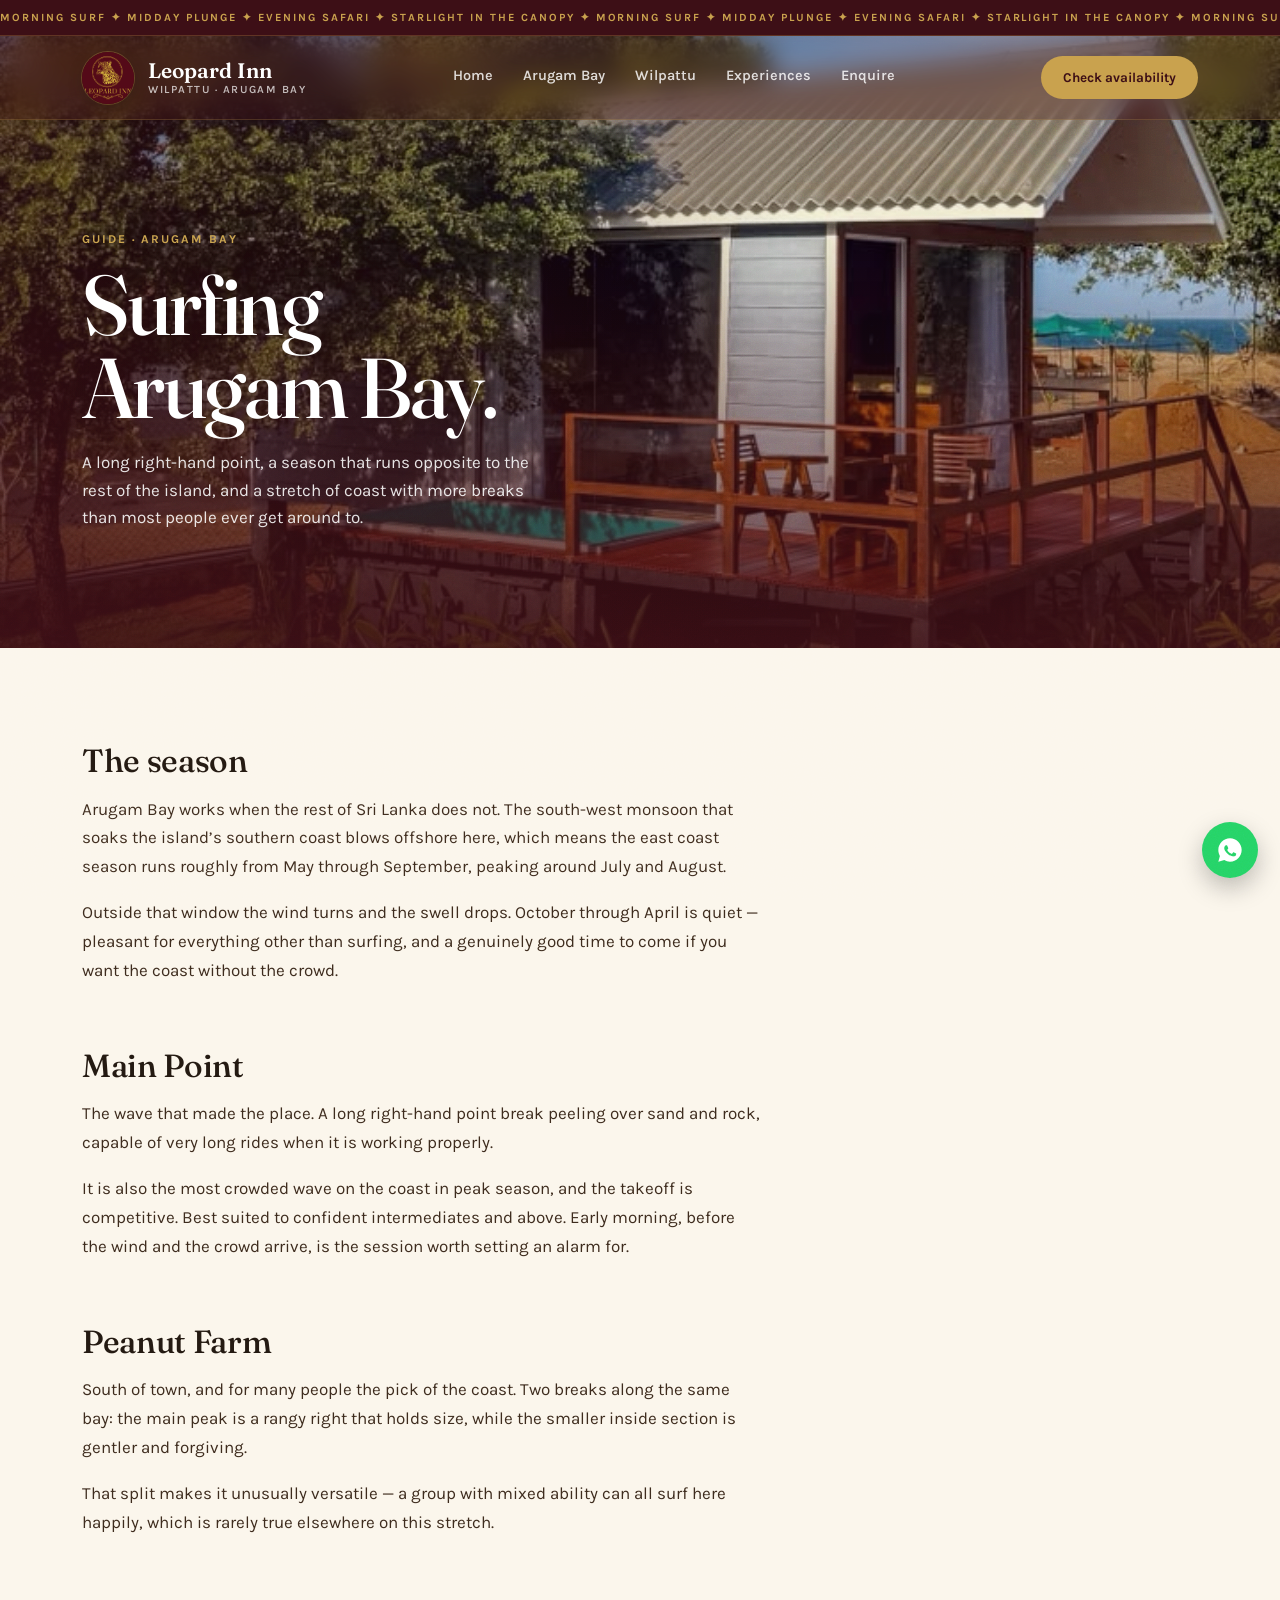
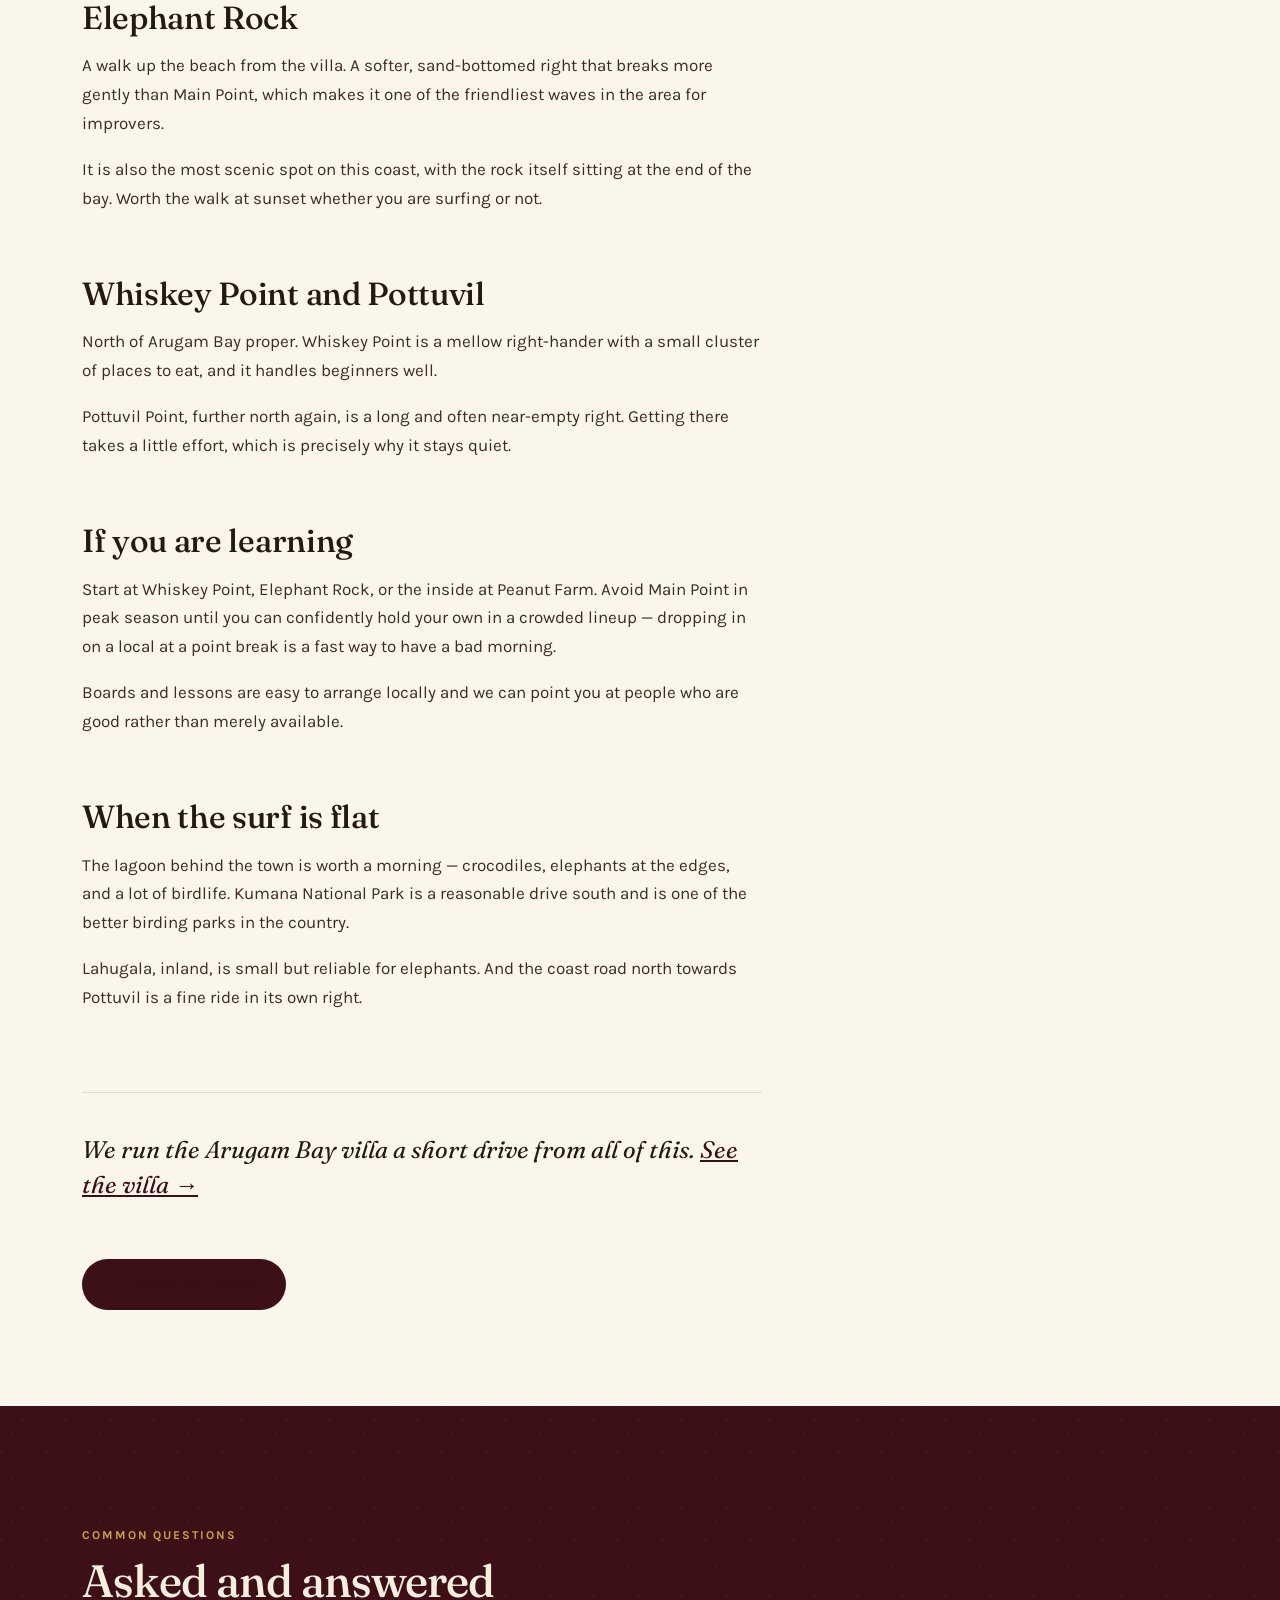
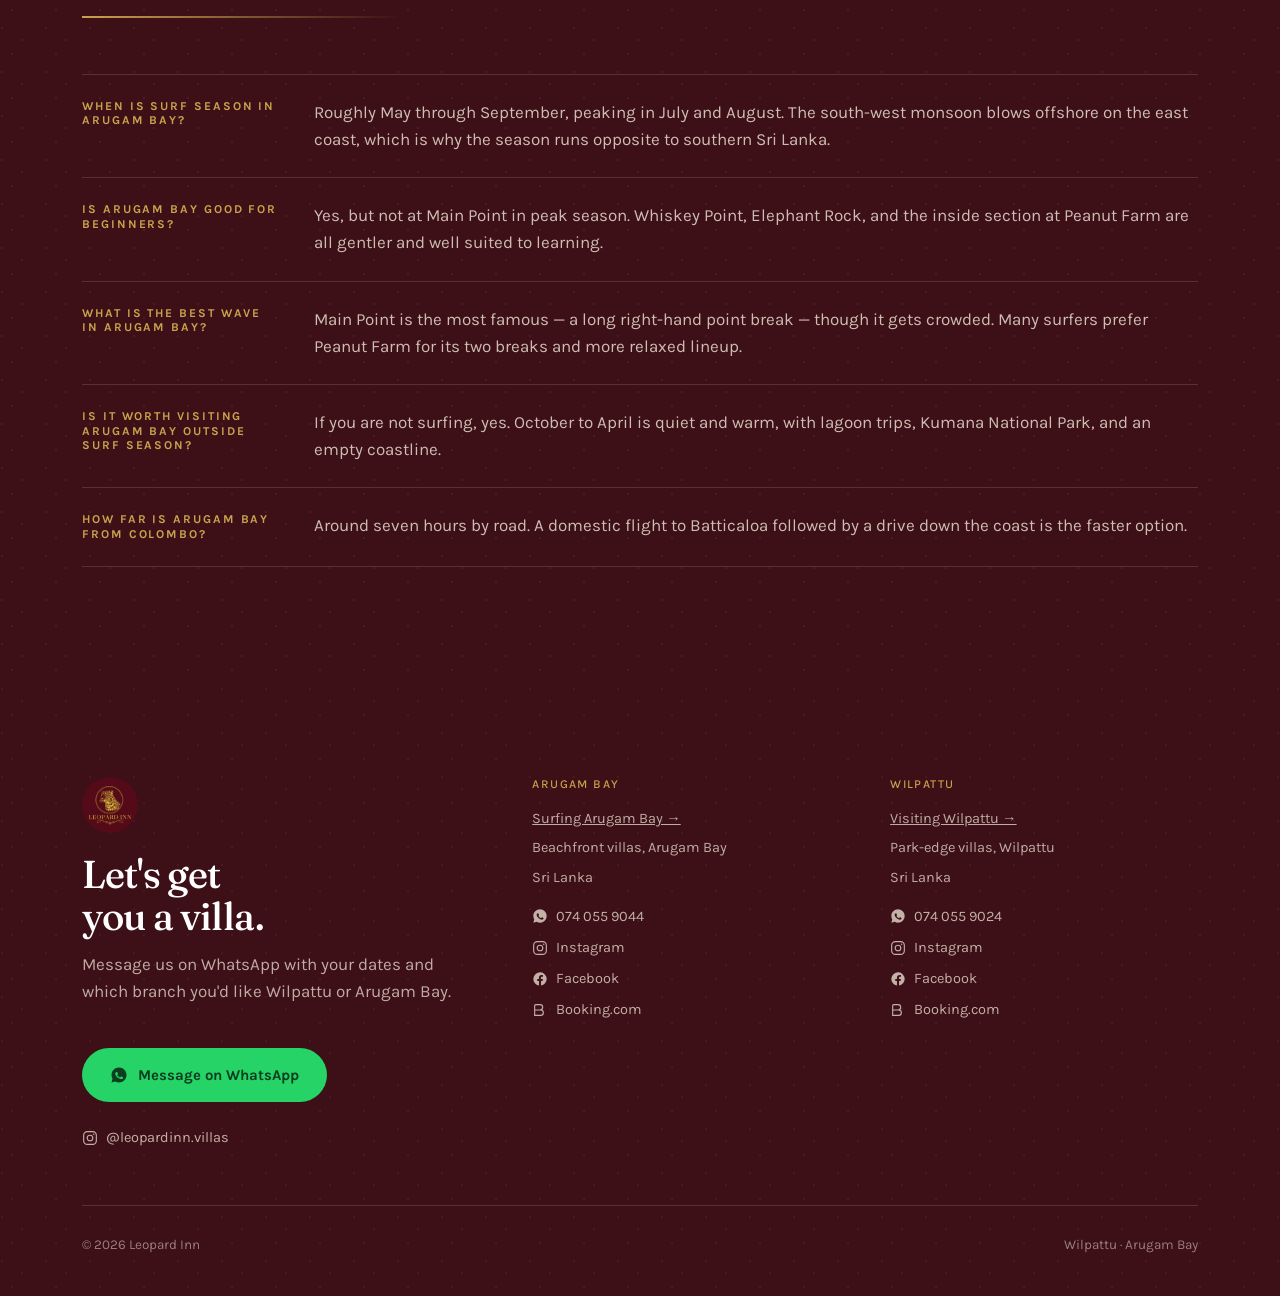
==== commit 7ac104f9: "Speed up the site: lighter theme art, motion that stops off screen The swinging signs ran two animat" ====
--- a/arugam-bay-surf-guide.html
+++ b/arugam-bay-surf-guide.html
@@ -113,7 +113,7 @@
 <link rel="preconnect" href="https://fonts.googleapis.com">
 <link rel="preconnect" href="https://fonts.gstatic.com" crossorigin>
 <link href="https://fonts.googleapis.com/css2?family=Fraunces:ital,opsz,wght@0,9..144,400;0,9..144,500;0,9..144,600;1,9..144,500&family=Karla:wght@400;500;600;700&display=swap" rel="stylesheet">
-<link rel="stylesheet" href="styles.css?v=20261006u">
+<link rel="stylesheet" href="styles.css?v=20261027a">
 
 <!-- Google tag (gtag.js) -->
 <script async src="https://www.googletagmanager.com/gtag/js?id=AW-18443921879"></script>
@@ -141,7 +141,7 @@
 <nav id="siteNav">
   <div class="wrap">
     <a href="index.html" class="brand">
-      <span class="mark-ring"><img width="320" height="320" fetchpriority="high" decoding="async" loading="eager" src="images/logo-mark.png" alt="Leopard Inn crest"></span>
+      <span class="mark-ring"><img width="320" height="320" fetchpriority="high" decoding="async" loading="eager" src="images/logo-mark-lite.png" alt="Leopard Inn crest"></span>
       <span class="brand-text">
         Leopard Inn
         <span class="sub">Wilpattu · Arugam Bay</span>
@@ -254,7 +254,7 @@
   <div class="wrap">
     <div class="foot-grid">
       <div class="reveal">
-        <img width="320" height="320" decoding="async" loading="lazy" src="images/logo-mark.png" alt="Leopard Inn crest" style="width:56px;height:56px;border-radius:50%;object-fit:cover;object-position:center 38%;margin-bottom:20px;">
+        <img width="320" height="320" decoding="async" loading="lazy" src="images/logo-mark-lite.png" alt="Leopard Inn crest" style="width:56px;height:56px;border-radius:50%;object-fit:cover;object-position:center 38%;margin-bottom:20px;">
         <h2>Let's get you a villa.</h2>
         <p>Message us on WhatsApp with your dates and which branch you'd like Wilpattu or Arugam Bay.</p>
         <a class="wa-btn" href="https://wa.me/94740559044" target="_blank" rel="noopener">
@@ -328,6 +328,6 @@
   <svg viewBox="0 0 24 24" fill="#fff"><path d="M12 2C6.48 2 2 6.48 2 12c0 1.85.5 3.58 1.35 5.07L2 22l5.06-1.33A9.94 9.94 0 0012 22c5.52 0 10-4.48 10-10S17.52 2 12 2zm5.2 14.2c-.22.62-1.28 1.2-1.77 1.24-.45.05-.9.23-3.02-.63-2.55-1.05-4.19-3.63-4.32-3.8-.13-.17-1.03-1.37-1.03-2.61s.65-1.85.88-2.1c.22-.25.5-.3.66-.3.17 0 .34 0 .48.01.16.01.36-.06.57.43.22.5.74 1.74.8 1.87.06.13.1.28.02.45-.08.17-.13.28-.25.43-.13.15-.27.34-.38.46-.13.13-.26.27-.11.53.15.26.66 1.1 1.42 1.78.98.88 1.8 1.15 2.06 1.28.26.13.41.11.56-.07.15-.17.65-.76.82-1.02.17-.26.34-.22.57-.13.22.09 1.42.67 1.66.8.24.12.4.18.46.28.06.11.06.62-.16 1.22z"/></svg>
 </a>
 
-<script src="script.js?v=20261006u" defer></script>
+<script src="script.js?v=20261027a" defer></script>
 </body>
 </html>
--- a/styles.css
+++ b/styles.css
@@ -506,6 +506,9 @@
     }
     .branch-grid-stack .branch-copy > .branch-seal,
     .branch-grid-stack .branch-copy > .branch-tag,
+    .branch-grid-stack .branch-copy > .villa-sign,
+    .branch-grid-stack .branch-copy > .branch-head,
+    .branch-grid-stack .branch-copy > h2,
     .branch-grid-stack .branch-copy > h3{ grid-column:1 / -1; justify-self:start; }
     .branch-grid-stack .branch-copy .branch-media{ width:100%; margin:28px 0 0; }
     .branch-grid-stack .branch-copy > .villa-more{ grid-column:1 / -1; }
@@ -834,7 +837,7 @@
      photo's colour (script.js); "Not sure yet" shows both villas side by side.
      Only long-supported CSS, as with the villa cards. */
   .enquire-card{
-    --tint:rgb(112, 88, 60);
+    --tint:rgb(136, 110, 78);
     width:320px; max-width:100%; padding:26px 18px 18px;
     border:0; border-radius:38px;
     background-color:var(--tint); color:#fff;
@@ -1231,3 +1234,591 @@
     .divider + .strip{ padding-top:48px; }
     .divider.on-wine + footer{ padding-top:48px; }
   }
+
+  /* ---------- villa sections: sign, leaves and sea (homepage, 2026-10-06) ----------
+     The palm fronds and waves are the menus' own artwork and motion (from the staff
+     portal's menu page). The surfboard sign heads each section in place of the crest
+     and label: it swings on its rope when it comes into view, then settles into a slow
+     breeze. Soft palm leaves sit in the background behind the sign and title, and
+     behind the bullets and Enquire button: they slide in from the sides when their
+     part of the section arrives, then sway (the wrapper swings the branch while the
+     leaf flexes on a slower, out-of-step period, so it reads as air). Each piece of
+     artwork fades out along the edges it was cut at. Arugam Bay's waves drift behind
+     its Enquire button. Transform-only animations; reduced motion shows it all still. */
+
+  /* the head block: sign then title, with leaves behind */
+  .branch-head{ position:relative; }
+  .branch-head > .villa-sign, .branch-head > h3{ position:relative; z-index:1; }
+
+  /* the sign, hanging from a small nail at the head of the title */
+  .villa-sign{ position:relative; width:300px; max-width:100%; margin:4px 0 26px; pointer-events:none; }
+  .villa-sign::before{
+    content:''; position:absolute; z-index:2; top:-5px; left:48.7%; margin-left:-5px;
+    width:10px; height:10px; border-radius:50%;
+    background:radial-gradient(circle at 35% 30%, #8a7258, var(--bark) 70%);
+    box-shadow:0 1px 2px rgba(36,26,18,0.45);
+  }
+  .villa-sign img{
+    position:relative; z-index:1; display:block; width:100%; height:auto; max-width:none;
+    transform-origin:48.7% 0;
+    -webkit-filter:drop-shadow(0 12px 14px rgba(36,26,18,0.22)); filter:drop-shadow(0 12px 14px rgba(36,26,18,0.22));
+  }
+  .villa-sign.sign-ready img{ -webkit-transform:rotate(15deg); transform:rotate(15deg); }
+  /* the swing plays on the picture, the breeze on the sign around it (same pivot, the nail).
+     Both on the one picture can't run on the graphics chip, and kept the page redrawing. */
+  .villa-sign.swing{ transform-origin:48.7% 0; animation:sign-breeze 9s ease-in-out 4.2s infinite; }
+  .villa-sign.swing img{ animation:sign-swing 4.2s ease-in-out both; }
+  /* a pendulum losing energy: each swing smaller, every turn eased */
+  @keyframes sign-swing{
+    0%  { transform:rotate(15deg); }
+    15% { transform:rotate(-11deg); }
+    29% { transform:rotate(7.5deg); }
+    43% { transform:rotate(-5deg); }
+    57% { transform:rotate(3.2deg); }
+    71% { transform:rotate(-1.8deg); }
+    85% { transform:rotate(0.8deg); }
+    100%{ transform:rotate(0deg); }
+  }
+  @keyframes sign-breeze{
+    0%  { transform:rotate(0deg); }
+    30% { transform:rotate(1.4deg); }
+    70% { transform:rotate(-1.1deg); }
+    100%{ transform:rotate(0deg); }
+  }
+
+  /* the leaves: in the background of the head block and the text block */
+  .leaf-zone{ position:absolute; top:0; left:0; right:0; bottom:0; z-index:0; pointer-events:none; }
+  .leaf{ position:absolute; opacity:0; transition:transform 1.5s var(--ease-out), opacity 1.1s var(--ease-out); }
+  .leaf img{ display:block; width:100%; height:auto; max-width:none; }
+  .zone-in .leaf{ opacity:.6; }
+  .zone-in .leaf-b, .zone-in .leaf-d{ transition-delay:.15s; }
+  /* frond-1, cut top + left: behind the sign, its stem tucked up and to the left */
+  .leaf-a{ top:-64px; left:-96px; width:200px; -webkit-transform:translate3d(-40%,0,0); transform:translate3d(-40%,0,0); }
+  .leaf-a img{ -webkit-mask-image:linear-gradient(to bottom, transparent 0, #000 30%), linear-gradient(to right, transparent 0, #000 34%); mask-image:linear-gradient(to bottom, transparent 0, #000 30%), linear-gradient(to right, transparent 0, #000 34%); -webkit-mask-composite:source-in; mask-composite:intersect; }
+  /* frond-3, cut top + right: hanging behind the end of the title */
+  .leaf-b{ top:-58px; left:430px; width:300px; -webkit-transform:translate3d(30%,0,0); transform:translate3d(30%,0,0); }
+  .leaf-b img{ -webkit-mask-image:linear-gradient(to bottom, transparent 0, #000 34%), linear-gradient(to left, transparent 0, #000 16%); mask-image:linear-gradient(to bottom, transparent 0, #000 34%), linear-gradient(to left, transparent 0, #000 16%); -webkit-mask-composite:source-in; mask-composite:intersect; }
+  /* frond-2, cut right: fanning in behind the bullets from the right */
+  .leaf-c{ top:-20px; right:-56px; width:126px; -webkit-transform:translate3d(40%,0,0); transform:translate3d(40%,0,0); }
+  .leaf-c img{ -webkit-mask-image:linear-gradient(to left, transparent 0, #000 30%); mask-image:linear-gradient(to left, transparent 0, #000 30%); }
+  /* frond-3 turned up: rising behind the Enquire button */
+  .leaf-d{ bottom:-74px; right:30px; width:280px; -webkit-transform:translate3d(30%,0,0) scaleY(-1); transform:translate3d(30%,0,0) scaleY(-1); }
+  .leaf-d img{ -webkit-mask-image:linear-gradient(to bottom, transparent 0, #000 34%), linear-gradient(to left, transparent 0, #000 16%); mask-image:linear-gradient(to bottom, transparent 0, #000 34%), linear-gradient(to left, transparent 0, #000 16%); -webkit-mask-composite:source-in; mask-composite:intersect; }
+  .zone-in .leaf-a, .zone-in .leaf-b, .zone-in .leaf-c{ -webkit-transform:none; transform:none; }
+  .zone-in .leaf-d{ -webkit-transform:scaleY(-1); transform:scaleY(-1); }
+  /* each branch pivots at its stem */
+  .leaf-a .frond-sway, .leaf-a .frond-sway img{ transform-origin:top left; }
+  .leaf-b .frond-sway, .leaf-b .frond-sway img, .leaf-c .frond-sway, .leaf-c .frond-sway img, .leaf-d .frond-sway, .leaf-d .frond-sway img{ transform-origin:top right; }
+  .leaf-a .frond-sway{ animation:frond-swing-left 13s cubic-bezier(.45,.05,.55,.95) infinite; }
+  .leaf-b .frond-sway{ animation:frond-swing-right 17s cubic-bezier(.45,.05,.55,.95) infinite -5s; }
+  .leaf-c .frond-sway{ animation:frond-swing-right 15s cubic-bezier(.45,.05,.55,.95) infinite -2s; }
+  .leaf-d .frond-sway{ animation:frond-swing-right 16s cubic-bezier(.45,.05,.55,.95) infinite -9s; }
+  .leaf-a .frond-sway img{ animation:frond-flex 9s ease-in-out infinite; }
+  .leaf-b .frond-sway img{ animation:frond-flex 11s ease-in-out infinite -3s; }
+  .leaf-c .frond-sway img{ animation:frond-flex 10s ease-in-out infinite -5s; }
+  .leaf-d .frond-sway img{ animation:frond-flex 12s ease-in-out infinite -7s; }
+  @keyframes frond-swing-left{
+    0%  { transform:rotate(-5.5deg) translate(0, 0); }
+    17% { transform:rotate(2.6deg)  translate(6px, -7px); }
+    33% { transform:rotate(-1.4deg) translate(-3px, 3px); }
+    54% { transform:rotate(7.2deg)  translate(9px, -11px); }
+    71% { transform:rotate(0.8deg)  translate(2px, -2px); }
+    86% { transform:rotate(4.1deg)  translate(5px, -5px); }
+    100%{ transform:rotate(-5.5deg) translate(0, 0); }
+  }
+  @keyframes frond-swing-right{
+    0%  { transform:rotate(5deg)    translate(0, 0); }
+    21% { transform:rotate(-3.2deg) translate(-7px, -5px); }
+    39% { transform:rotate(1.8deg)  translate(3px, 4px); }
+    61% { transform:rotate(-7.6deg) translate(-11px, -9px); }
+    78% { transform:rotate(-0.6deg) translate(-2px, -1px); }
+    91% { transform:rotate(-4.4deg) translate(-6px, -4px); }
+    100%{ transform:rotate(5deg)    translate(0, 0); }
+  }
+  @keyframes frond-flex{
+    0%  { transform:skewY(0deg)    scale(1, 1); }
+    31% { transform:skewY(1.8deg)  scale(1.03, 0.985); }
+    59% { transform:skewY(-1.3deg) scale(0.982, 1.022); }
+    100%{ transform:skewY(0deg)    scale(1, 1); }
+  }
+
+  /* the text block: leaves and (Arugam Bay) waves behind the words and button */
+  .branch-text{ position:relative; }
+  .branch-text > *{ position:relative; z-index:1; }
+  .branch-text > .leaf-zone{ position:absolute; z-index:0; }
+
+  /* Arugam Bay's sea, behind the Enquire button: the menu's two waves, repeated and
+     drifting in opposite directions at different speeds (that changing gap reads as
+     water), each rising and falling on its own period, faded out at both ends. */
+  .branch-text > .sea{
+    position:absolute; z-index:0; left:-48px; right:-48px; bottom:-30px; height:104px;
+    overflow:hidden; pointer-events:none;
+    -webkit-mask-image:linear-gradient(to right, transparent, #000 14%, #000 86%, transparent);
+    mask-image:linear-gradient(to right, transparent, #000 14%, #000 86%, transparent);
+  }
+  .sea-bob{ position:absolute; left:0; right:0; }
+  .sea-back { bottom:44px; opacity:.4; animation:sea-bob-back 9s ease-in-out infinite; }
+  .sea-front{ bottom:18px; opacity:.8; animation:sea-bob-front 7s ease-in-out infinite -2s; }
+  .sea-band{
+    width:calc(100% + 300px); height:50px;
+    background-repeat:repeat-x; background-size:300px 50px;
+    will-change:transform;
+  }
+  .sea-back  .sea-band{ background-image:url('images/theme/ab-wave-a-lite.png'); animation:sea-drift-right 38s linear infinite; }
+  .sea-front .sea-band{ background-image:url('images/theme/ab-wave-b-lite.png'); background-position:150px 0; animation:sea-drift-left 26s linear infinite; }
+  @keyframes sea-drift-left { from{ transform:translate3d(0,0,0); }      to{ transform:translate3d(-300px,0,0); } }
+  @keyframes sea-drift-right{ from{ transform:translate3d(-300px,0,0); } to{ transform:translate3d(0,0,0); } }
+  @keyframes sea-bob-back { 0%,100%{ transform:translateY(0); } 50%{ transform:translateY(-5px); } }
+  @keyframes sea-bob-front{ 0%,100%{ transform:translateY(0); } 40%{ transform:translateY(4px); } 75%{ transform:translateY(-3px); } }
+
+  @media (max-width:900px){
+    .leaf-b{ left:auto; right:-40px; width:250px; }
+  }
+  @media (max-width:640px){
+    .villa-sign{ width:224px; margin:2px 0 20px; }
+    .leaf-a{ top:-46px; left:-62px; width:140px; }
+    .leaf-b{ top:-40px; right:-44px; width:190px; }
+    .leaf-c{ top:-10px; right:-34px; width:86px; }
+    .leaf-d{ bottom:-60px; right:-30px; width:200px; }
+    .branch-text > .sea{ left:-24px; right:-24px; height:84px; bottom:-22px; }
+    .sea-band{ height:38px; background-size:228px 38px; width:calc(100% + 228px); }
+    .sea-front .sea-band{ background-position:114px 0; }
+    .sea-back { bottom:36px; }
+    .sea-front{ bottom:14px; }
+    @keyframes sea-drift-left { from{ transform:translate3d(0,0,0); }      to{ transform:translate3d(-228px,0,0); } }
+    @keyframes sea-drift-right{ from{ transform:translate3d(-228px,0,0); } to{ transform:translate3d(0,0,0); } }
+  }
+  @media (prefers-reduced-motion: reduce){
+    .leaf{ transition:none; }
+    .leaf-zone .frond-sway, .leaf-zone .frond-sway img, .villa-sign.swing, .villa-sign.swing img, .branch-text .sea-bob, .branch-text .sea-band{ animation:none; }
+  }
+
+  /* ---------- villa features with icons, and the desktop layout (homepage, 2026-10-08) ----------
+     The features come from the Booking.com listings. Each has a small line icon in wine
+     instead of the dot. On desktop the photo row moves to the right column under the
+     Enquire button and the text starts at the top: the photos span both right-hand rows,
+     and the photo row's row is the flexible one, so any spare height goes below it and
+     the text stays tight. On phones the photo row stays right under the photos. */
+  .amenity-list.has-icons{ gap:12px 24px; }
+  .amenity-list.has-icons li{ align-items:flex-start; gap:10px; line-height:1.4; }
+  .amenity-list.has-icons li::before{ display:none; }
+  .am-icon{ width:18px; height:18px; flex-shrink:0; margin-top:1px; color:var(--wine); }
+  @media (max-width:640px){ .amenity-list.has-icons{ gap:12px 14px; } .amenity-list.has-icons li{ font-size:var(--fs-sm); } .am-icon{ width:16px; height:16px; } }
+  @media (min-width:901px){
+    .branch.has-sign .branch-grid-stack .branch-copy{
+      grid-template-areas:"head head" "visual text" "visual thumbs" "more more";
+      grid-template-rows:auto auto 1fr auto;
+      align-items:start;
+    }
+    .branch.has-sign .branch-copy > .branch-head{ grid-area:head; }
+    .branch.has-sign .branch-media{ display:contents; }
+    .branch.has-sign .branch-media .branch-visual{ grid-area:visual; margin:28px 0 40px; }
+    .branch.has-sign .branch-copy > .branch-text{ grid-area:text; margin-top:28px; }
+    .branch.has-sign .branch-media .villa-thumbs-wrap{ grid-area:thumbs; margin-top:36px; }
+    .branch.has-sign .branch-copy > .villa-more{ grid-area:more; }
+  }
+
+  /* the WhatsApp card, a size up on desktop (2026-10-08) */
+  @media (min-width:900px){
+    .enquire-card{ max-width:1040px; padding:48px; gap:56px; border-radius:44px; }
+    .enquire-card h2{ font-size:34px; }
+    .enquire-card .eyebrow{ font-size:var(--fs-sm); }
+    .enquire-card .enquire-intro > p{ font-size:var(--fs-lg); }
+    .enquire-photo{ min-height:320px; border-radius:26px; }
+    .enquire-card .field label{ font-size:var(--fs-sm); margin-bottom:10px; }
+    .enquire-card .field-row{ gap:16px; margin-top:22px; }
+    .enquire-card .chip{ padding:11px 18px; font-size:var(--fs-base); }
+    .enquire-card .date-pill{ min-height:50px; font-size:var(--fs-base); }
+    .enquire-card .stepper button{ width:46px; height:46px; }
+    .enquire-card .stepper .count{ font-size:28px; }
+    .enquire-card .enquire-preview{ margin-top:22px; padding:18px 20px; font-size:var(--fs-base); }
+    .enquire-card .enquire-send{ height:56px; font-size:var(--fs-md); margin-top:20px; }
+  }
+
+  /* compact feature lists (homepage, 2026-10-08): short labels, small type, three columns on
+     desktop; 8 show and the rest wait behind "+8 more" (script.js; without it all 16 show).
+     On phones the features sit between the photo gallery and the paragraph. */
+  .amenity-list.am-compact{ grid-template-columns:repeat(3, minmax(0, 1fr)); gap:10px 16px; margin-top:20px; }
+  .amenity-list.am-compact li{ font-size:var(--fs-sm); align-items:center; gap:8px; line-height:1.3; }
+  .amenity-list.am-compact .am-icon{ width:16px; height:16px; margin-top:0; opacity:.85; }
+  .amenity-list.am-compact.is-collapsed li:nth-child(n+9){ display:none; }
+  .am-more{
+    display:block; margin-top:12px; padding:6px 0; border:0; background:none; cursor:pointer;
+    font-family:'Karla',sans-serif; font-size:var(--fs-sm); font-weight:700; color:var(--wine);
+    text-decoration:underline; text-underline-offset:3px; text-decoration-thickness:1px;
+  }
+  .am-more:hover{ color:var(--bark); }
+  .branch-text .am-more + .branch-cta{ margin-top:20px; }
+  @media (max-width:900px){
+    .amenity-list.am-compact{ grid-template-columns:repeat(2, minmax(0, 1fr)); gap:10px 14px; }
+    /* phones: features first, then the paragraph and the button */
+    .branch.has-sign .branch-text{ display:flex; flex-direction:column; align-items:flex-start; }
+    .branch.has-sign .branch-text > .amenity-list{ order:-2; margin-top:24px; width:100%; }
+    .branch.has-sign .branch-text > .am-more{ order:-1; }
+    .branch.has-sign .branch-text > p{ margin-top:20px; }
+  }
+  @media (max-width:640px){ .am-more{ padding:12px 0; margin-top:4px; } }  /* 44px to tap */
+
+  /* villa sections: Enquire with a small "Learn more" button beside it (homepage, 2026-10-08) */
+  .branch-actions{ display:flex; flex-wrap:wrap; align-items:center; gap:12px; margin-top:24px; }
+  .branch-actions .branch-cta{ margin-top:0; }
+  .villa-learn{
+    display:inline-flex; align-items:center; min-height:40px; padding:0 18px;
+    border:1px solid rgba(61,15,22,0.28); border-radius:999px; background:var(--paper);
+    font-size:var(--fs-sm); font-weight:700; color:var(--wine); text-decoration:none;
+    transition:background-color .25s var(--ease-hover), border-color .25s var(--ease-hover), transform .25s var(--ease-hover);
+  }
+  .villa-learn:hover{ background:var(--sand); border-color:var(--wine); transform:translateY(-2px); }
+  @media (max-width:640px){ .villa-learn{ min-height:44px; } }  /* 44px to tap */
+
+  /* Wilpattu activities, under the features (homepage, 2026-10-08) */
+  .villa-activities{ margin-top:22px; padding-top:18px; border-top:1px solid var(--line); width:100%; }
+  .am-heading{ font-family:'Karla',sans-serif; font-size:var(--fs-xs); font-weight:700; letter-spacing:var(--tr-eyebrow); text-transform:uppercase; color:var(--gold); }
+  .villa-activities .amenity-list{ margin-top:12px; }
+  @media (max-width:900px){ .branch.has-sign .branch-text > .villa-activities{ order:-1; } }
+  .am-soon{ margin-top:10px !important; font-size:var(--fs-xs) !important; font-style:italic; color:var(--bark) !important; opacity:.7; }
+  /* the villa cards carry their activities as capsules, wrapping onto rows */
+  .trip-tags{ row-gap:7px; }
+  .trip-tag{ margin-bottom:0; }
+  /* "In the villa" heading over the features, in the same style as "Activities" */
+  .branch-text > .am-heading-main{ margin-top:4px; }
+  .branch-text > .am-heading-main + .amenity-list{ margin-top:12px; }
+  @media (max-width:900px){ .branch.has-sign .branch-text > .am-heading-main{ order:-3; margin-top:24px; } .branch.has-sign .branch-text > .am-heading-main + .amenity-list{ margin-top:12px; } }
+
+  /* ---------- villa sections as one card (homepage, 2026-10-08) ----------
+     Like the villa cards at the top: the photos slide (all of them, with dots, and
+     arrows on computers) and the card takes each photo's colour. Desktop: photos on
+     the left, the title, "In the villa", activities and buttons on the right. Phones:
+     stacked. The sign hangs above the card; the leaves (and Arugam Bay's waves) sit in
+     the background around it. Only long-supported CSS. */
+  .vsec{ position:relative; max-width:1040px; margin:0 auto; }
+  .vsec > .villa-sign{ position:relative; z-index:2; margin:4px 0 24px; }
+  .vsec-leaves{ position:absolute; top:-40px; left:-140px; right:-140px; bottom:-70px; z-index:0; pointer-events:none; }
+  .vsec-leaves .leaf-a{ top:0; left:60px; width:210px; }
+  .vsec-leaves .leaf-b{ top:10px; left:auto; right:90px; width:300px; }
+  .vsec-leaves .leaf-c{ top:45%; right:20px; width:130px; }
+  .vsec-leaves .leaf-d{ bottom:0; right:110px; width:300px; }
+  .vsec > .vsec-sea{
+    position:absolute; z-index:0; left:-80px; right:-80px; bottom:-64px; height:110px;
+    overflow:hidden; pointer-events:none;
+    -webkit-mask-image:linear-gradient(to right, transparent, #000 14%, #000 86%, transparent);
+    mask-image:linear-gradient(to right, transparent, #000 14%, #000 86%, transparent);
+  }
+  .vsec > .vsec-sea .sea-back{ bottom:46px; }
+  .vsec > .vsec-sea .sea-front{ bottom:20px; }
+
+  .vcard{
+    --tint:rgb(60, 60, 40);
+    position:relative; z-index:1; display:flex; flex-direction:column;
+    border-radius:38px; overflow:hidden; color:#fff;
+    background-color:var(--tint);
+    -webkit-transform:translateZ(0); transform:translateZ(0); /* Safari: clip to the corners */
+    box-shadow:0 0 0 1px rgba(246,238,223,0.08), 0 28px 50px -28px rgba(36,26,18,0.55);
+    transition:background-color .6s var(--ease-out);
+  }
+  .vcard-photos{ position:relative; height:0; padding-bottom:100%; }
+  .vcard-slides{
+    position:absolute; top:0; left:0; width:100%; height:100%;
+    display:flex; overflow-x:auto; overflow-y:hidden;
+    -webkit-overflow-scrolling:touch; scroll-snap-type:x mandatory; overscroll-behavior-x:contain;
+    scrollbar-width:none;
+  }
+  .vcard-slides::-webkit-scrollbar{ display:none; }
+  .vcard-slides:focus-visible{ outline:2px solid var(--gold); outline-offset:-6px; }
+  .vcard-img{
+    flex:0 0 100%; width:100%; height:100%; max-width:none; object-fit:cover;
+    scroll-snap-align:start; scroll-snap-stop:always; cursor:zoom-in;
+  }
+  /* the photo melts into the card's colour */
+  .vcard-fade{
+    position:absolute; left:0; right:0; bottom:0; height:32%; pointer-events:none;
+    background-color:var(--tint); transition:background-color .6s var(--ease-out);
+    -webkit-mask-image:linear-gradient(to bottom, transparent, #000); mask-image:linear-gradient(to bottom, transparent, #000);
+  }
+  .vcard-dots{ position:absolute; left:0; right:0; bottom:10px; z-index:2; display:flex; justify-content:center; flex-wrap:wrap; }
+  .vcard-dots button{
+    width:24px; height:24px; padding:0; margin:0 -6px; border:0; background:none; cursor:pointer;
+    display:flex; align-items:center; justify-content:center; -webkit-appearance:none; appearance:none;
+  }
+  .vcard-dots button::before{ content:''; display:block; width:6px; height:6px; border-radius:50%; background:rgba(255,255,255,0.45); transition:background-color .3s var(--ease-hover); }
+  .vcard-dots button.on::before{ background:#fff; }
+  .vcard-arrow{ display:none; }
+  @media (hover:hover) and (pointer:fine){
+    .vcard-arrow{
+      position:absolute; top:50%; margin-top:-20px; z-index:2; width:40px; height:40px; padding:0;
+      border:0; border-radius:50%; cursor:pointer; display:flex; align-items:center; justify-content:center;
+      color:var(--wine); background:rgba(251,246,236,0.92); box-shadow:0 6px 16px -6px rgba(36,26,18,0.45);
+      transition:opacity .25s var(--ease-hover), transform .25s var(--ease-hover);
+    }
+    .vcard-arrow svg{ width:16px; height:16px; }
+    .vcard-arrow.prev{ left:14px; }
+    .vcard-arrow.next{ right:14px; }
+    .vcard-arrow:hover{ transform:scale(1.08); }
+    .vcard-arrow:disabled{ opacity:0; pointer-events:none; }
+  }
+
+  .vcard-body{ position:relative; padding:20px 22px 26px; }
+  .vcard-title{ font-family:'Karla',sans-serif; font-weight:700; font-size:26px; line-height:1.15; letter-spacing:-0.01em; color:#fff; }
+  .vcard .am-heading{ color:rgba(251,246,236,0.78); }
+  .vcard .am-heading-main{ margin-top:18px; }
+  .vcard .amenity-list.am-compact{ grid-template-columns:repeat(2, minmax(0, 1fr)); margin-top:12px; }
+  .vcard .amenity-list li{ color:#fff; }
+  .vcard .am-icon{ color:rgba(255,255,255,0.9); opacity:1; }
+  .vcard .am-more{ color:#fff; }
+  .vcard .am-more:hover{ color:rgba(255,255,255,0.8); }
+  .vcard .villa-activities{ border-top-color:rgba(255,255,255,0.18); }
+  .vcard .am-soon{ color:rgba(255,255,255,0.75) !important; opacity:1; }
+  .vcard .branch-actions{ margin-top:24px; }
+  .vcard .branch-cta{ background:var(--paper); color:var(--ink); }
+  .vcard .branch-cta:hover{ box-shadow:0 10px 24px rgba(0,0,0,0.25); }
+  .vcard .villa-learn{ background:rgba(255,255,255,0.12); color:#fff; border-color:rgba(255,255,255,0.4); }
+  .vcard .villa-learn:hover{ background:rgba(255,255,255,0.22); border-color:#fff; }
+
+  @media (min-width:901px){
+    .vcard{ flex-direction:row; align-items:stretch; }
+    .vcard-photos{ flex:0 0 54%; height:auto; padding-bottom:0; min-height:600px; }
+    .vcard-fade{ top:0; bottom:0; left:auto; right:0; width:22%; height:auto;
+      -webkit-mask-image:linear-gradient(to right, transparent, #000); mask-image:linear-gradient(to right, transparent, #000); }
+    .vcard-body{ flex:1 1 auto; min-width:0; padding:44px 40px 40px 28px; display:flex; flex-direction:column; justify-content:center; }
+    .vcard-title{ font-size:30px; }
+  }
+  @media (max-width:640px){
+    .vsec-leaves{ left:-60px; right:-60px; }
+    .vsec-leaves .leaf-a{ left:20px; width:140px; }
+    .vsec-leaves .leaf-b{ right:30px; width:190px; }
+    .vsec-leaves .leaf-c{ right:0; width:86px; }
+    .vsec-leaves .leaf-d{ right:30px; width:200px; }
+    .vsec > .villa-sign{ width:224px; margin-bottom:20px; }
+    .vcard{ border-radius:30px; }
+    .vcard-body{ padding:16px 18px 22px; }
+    .vcard-title{ font-size:23px; }
+    .vsec > .vsec-sea{ left:-24px; right:-24px; height:84px; bottom:-50px; }
+  }
+  .vcard .am-more{ align-self:flex-start; }
+
+  /* "Beyond the villa": experience cards in the villa-card style (homepage, 2026-10-08) */
+  .exp-cards{ padding:80px 0; }
+  .exp-cards .section-head-compact{ text-align:center; margin:0 auto 40px; }
+  .exp-cards .trips-row{ max-width:800px; }
+  .exp-cards .trip-body{ margin-top:-60px; }
+  .exp-cards-more{ text-align:center; margin-top:48px; }
+  @media (max-width:640px){ .exp-cards{ padding:56px 0; } .exp-cards .section-head-compact{ margin-bottom:28px; } .exp-cards-more{ margin-top:32px; } }
+  /* on computers the experience cards are a row you scroll sideways, with arrows */
+  .exp-nav{ display:none; }
+  @media (min-width:641px){
+    .exp-cards .exp-row{
+      max-width:var(--max); flex-wrap:nowrap; justify-content:flex-start;
+      overflow-x:auto; overflow-y:hidden; scroll-snap-type:x mandatory; overscroll-behavior-x:contain;
+      scrollbar-width:none; padding-top:8px; padding-bottom:48px; margin-bottom:-48px;
+    }
+    .exp-cards .exp-row::-webkit-scrollbar{ display:none; }
+    .exp-cards .exp-row .trip{ flex:0 0 320px; margin:0 24px 0 0; scroll-snap-align:start; }
+    .exp-nav{ display:flex; justify-content:flex-end; gap:10px; margin-top:-76px; margin-bottom:32px; }
+    .exp-arrow{
+      width:44px; height:44px; padding:0; border:1px solid var(--line); border-radius:50%; cursor:pointer;
+      display:flex; align-items:center; justify-content:center; background:var(--paper); color:var(--wine);
+      transition:background-color .25s var(--ease-hover), opacity .25s var(--ease-hover);
+    }
+    .exp-arrow svg{ width:16px; height:16px; }
+    .exp-arrow:hover{ background:var(--sand); }
+    .exp-arrow:disabled{ opacity:.35; cursor:default; }
+  }
+  /* the villa filter beside "Beyond the villa" */
+  .visually-hidden{ position:absolute !important; width:1px; height:1px; overflow:hidden; clip:rect(0 0 0 0); white-space:nowrap; }
+  .exp-cards .exp-head{ display:flex; align-items:center; justify-content:center; flex-wrap:wrap; gap:14px 20px; max-width:none; }
+  .exp-filter{ position:relative; z-index:5; }
+  .exp-filter-btn{
+    display:inline-flex; align-items:center; gap:10px; min-height:44px; padding:0 16px 0 14px;
+    border:1px solid rgba(61,15,22,0.28); border-radius:999px; background:var(--paper); cursor:pointer;
+    font-family:'Karla',sans-serif; font-size:var(--fs-sm); font-weight:700; color:var(--wine);
+    transition:border-color .25s var(--ease-hover), background-color .25s var(--ease-hover);
+  }
+  .exp-filter-btn:hover, .exp-filter-btn[aria-expanded="true"]{ border-color:var(--wine); background:#fff; }
+  .exp-filter-btn:focus-visible{ outline:2px solid var(--gold); outline-offset:2px; }
+  .exp-filter-chev{ width:15px; height:15px; margin-left:2px; transition:transform .3s var(--ease-out); }
+  .exp-filter-btn[aria-expanded="true"] .exp-filter-chev{ transform:rotate(180deg); }
+  .exp-opt-dot{ width:9px; height:9px; border-radius:50%; flex-shrink:0; }
+  .dot-both{ background:linear-gradient(135deg, rgb(112,88,60) 50%, rgb(66,72,48) 50%); }
+  .dot-ab{ background:rgb(112,88,60); }
+  .dot-wp{ background:rgb(66,72,48); }
+  .exp-filter-menu{
+    position:absolute; top:calc(100% + 8px); left:50%; min-width:220px; margin:0 0 0 -110px; padding:6px;
+    list-style:none; border-radius:18px; background:var(--paper);
+    box-shadow:0 0 0 1px var(--line), 0 18px 40px -16px rgba(36,26,18,0.35);
+    opacity:0; -webkit-transform:translateY(-6px); transform:translateY(-6px);
+    transition:opacity .2s var(--ease-out), transform .25s var(--ease-out);
+  }
+  .exp-filter-menu.is-open{ opacity:1; -webkit-transform:none; transform:none; }
+  .exp-filter-menu:focus{ outline:none; }
+  .exp-filter-menu li{
+    display:flex; align-items:center; gap:10px; min-height:44px; padding:0 12px; border-radius:12px; cursor:pointer;
+    font-family:'Karla',sans-serif; font-size:var(--fs-sm); font-weight:600; color:var(--ink); text-align:left;
+    transition:background-color .15s var(--ease-hover);
+  }
+  .exp-filter-menu li:hover, .exp-filter-menu li.is-active{ background:var(--sand); }
+  .exp-filter-menu li[aria-selected="true"]{ color:var(--wine); font-weight:700; }
+  .exp-opt-name{ flex:1 1 auto; }
+  .exp-opt-count{ min-width:22px; height:22px; padding:0 7px; border-radius:999px; background:rgba(61,15,22,0.07); color:var(--bark); font-size:var(--fs-2xs); font-weight:700; display:inline-flex; align-items:center; justify-content:center; }
+  .exp-opt-check{ width:16px; height:16px; color:var(--wine); visibility:hidden; }
+  .exp-filter-menu li[aria-selected="true"] .exp-opt-check{ visibility:visible; }
+  @media (prefers-reduced-motion: reduce){ .exp-filter-menu{ transition:none; } }
+  .exp-cards .trip.is-filtered{ display:none; }
+  /* the villa filter sits with the arrows on computers; on phones (no arrows) it is centred */
+  .exp-nav{ display:flex; justify-content:center; align-items:center; gap:10px; margin:-12px auto 28px; }
+  .exp-nav .exp-arrow{ display:none; }
+  @media (min-width:641px){
+    .exp-nav{ justify-content:flex-end; margin-top:-76px; margin-bottom:32px; }
+    .exp-nav .exp-arrow{ display:flex; }
+    .exp-nav .exp-filter{ margin-right:6px; }
+    .exp-nav .exp-filter-menu{ left:auto; right:0; margin:0; }
+  }
+  /* phones: the filter sits on the same line as the title */
+  @media (max-width:640px){
+    .exp-cards .exp-head{ justify-content:space-between; text-align:left; margin-bottom:0; }
+    .exp-cards .exp-head h2{ font-size:26px; }
+    .exp-nav{ justify-content:flex-end; margin:-56px auto 24px; }
+    .exp-nav .exp-filter-btn{ min-height:40px; padding:0 12px; }
+    .exp-nav .exp-filter-menu{ left:auto; right:0; margin:0; }
+  }
+  @media (max-width:640px){
+    .exp-cards .exp-head h2{ font-size:23px; }
+    .exp-cards .exp-head .draw-line{ padding-bottom:8px; }
+    .exp-nav{ margin-top:-50px; }
+    .exp-nav .exp-filter-btn{ min-height:38px; padding:0 11px; gap:7px; font-size:var(--fs-xs); }
+  }
+  @media (max-width:360px){ .exp-cards .exp-head h2{ font-size:20px; } }
+  /* the arrows and filter sit above the title block, which overlaps them */
+  .exp-nav{ position:relative; z-index:6; }
+  @media (min-width:641px){ .exp-cards .exp-row{ scroll-padding:0 32px; } }
+  @media (max-width:640px){ .exp-nav{ margin-top:-40px; } }
+  @media (max-width:360px){ .exp-nav{ margin-top:-38px; } }
+  /* the WhatsApp card: "Contact us" in the villa cards' title style, and their corners */
+  .enquire-card{ border-radius:38px; }
+  .enquire-card h2.vcard-title{ margin-top:0; font-size:26px; }
+  .enquire-card .enquire-photo{ margin-top:16px; }
+  @media (min-width:900px){ .enquire-card{ border-radius:38px; } .enquire-card h2.vcard-title{ font-size:30px; } }
+  @media (max-width:640px){ .enquire-card{ border-radius:30px; } .enquire-card h2.vcard-title{ font-size:23px; } }
+  /* more branches framing the villa cards, so the space around them is filled */
+  .vsec-leaves{ top:-90px; bottom:-110px; }
+  .vsec-leaves .leaf-e{ top:38%; left:10px; width:120px; }
+  .vsec-leaves .leaf-e img{ -webkit-mask-image:linear-gradient(to right, transparent 0, #000 30%); mask-image:linear-gradient(to right, transparent 0, #000 30%); -webkit-transform:scaleX(-1); transform:scaleX(-1); }
+  .vsec-leaves .leaf-f{ bottom:20px; left:40px; width:230px; }
+  .vsec-leaves .leaf-f img{ -webkit-mask-image:linear-gradient(to top, transparent 0, #000 30%), linear-gradient(to right, transparent 0, #000 30%); mask-image:linear-gradient(to top, transparent 0, #000 30%), linear-gradient(to right, transparent 0, #000 30%); -webkit-mask-composite:source-in; mask-composite:intersect; }
+  .vsec-leaves .leaf-f > .frond-sway{ -webkit-transform:scaleY(-1); transform:scaleY(-1); }
+  .vsec-leaves .leaf-g{ top:-30px; left:38%; width:260px; }
+  .vsec-leaves .leaf-g img{ -webkit-mask-image:linear-gradient(to bottom, transparent 0, #000 34%), linear-gradient(to left, transparent 0, #000 16%); mask-image:linear-gradient(to bottom, transparent 0, #000 34%), linear-gradient(to left, transparent 0, #000 16%); -webkit-mask-composite:source-in; mask-composite:intersect; }
+  .vsec-leaves .leaf-h{ top:8%; right:-10px; width:110px; }
+  .vsec-leaves .leaf-h img{ -webkit-mask-image:linear-gradient(to left, transparent 0, #000 30%); mask-image:linear-gradient(to left, transparent 0, #000 30%); }
+  .vsec-leaves .leaf-i{ bottom:-10px; left:44%; width:200px; }
+  .vsec-leaves .leaf-i img{ -webkit-mask-image:linear-gradient(to top, transparent 0, #000 30%), linear-gradient(to right, transparent 0, #000 30%); mask-image:linear-gradient(to top, transparent 0, #000 30%), linear-gradient(to right, transparent 0, #000 30%); -webkit-mask-composite:source-in; mask-composite:intersect; }
+  .vsec-leaves .leaf-i > .frond-sway{ -webkit-transform:scaleY(-1); transform:scaleY(-1); }
+  .zone-in .leaf-e, .zone-in .leaf-f, .zone-in .leaf-g, .zone-in .leaf-h, .zone-in .leaf-i{ -webkit-transform:none; transform:none; }
+  .leaf-e, .leaf-f{ -webkit-transform:translate3d(-40%,0,0); transform:translate3d(-40%,0,0); }
+  .leaf-g{ -webkit-transform:translate3d(0,-30%,0); transform:translate3d(0,-30%,0); }
+  .leaf-h{ -webkit-transform:translate3d(40%,0,0); transform:translate3d(40%,0,0); }
+  .leaf-i{ -webkit-transform:translate3d(0,30%,0); transform:translate3d(0,30%,0); }
+  .zone-in .leaf-e{ transition-delay:.2s; } .zone-in .leaf-f{ transition-delay:.3s; } .zone-in .leaf-g{ transition-delay:.1s; } .zone-in .leaf-h{ transition-delay:.25s; } .zone-in .leaf-i{ transition-delay:.35s; }
+  .leaf-e .frond-sway img, .leaf-f .frond-sway img, .leaf-i .frond-sway img{ transform-origin:top left; }
+  .leaf-g .frond-sway img, .leaf-h .frond-sway img{ transform-origin:top right; }
+  .leaf-e .frond-sway img{ animation:frond-flex 10s ease-in-out infinite -2s; }
+  .leaf-f .frond-sway img{ animation:frond-flex 12s ease-in-out infinite -6s; }
+  .leaf-g .frond-sway img{ animation:frond-flex 11s ease-in-out infinite -4s; }
+  .leaf-h .frond-sway img{ animation:frond-flex 9s ease-in-out infinite -1s; }
+  .leaf-i .frond-sway img{ animation:frond-flex 13s ease-in-out infinite -8s; }
+  @media (max-width:640px){
+    .vsec-leaves{ top:-60px; bottom:-80px; }
+    .vsec-leaves .leaf-e{ left:0; width:70px; }
+    .vsec-leaves .leaf-f{ left:10px; width:140px; }
+    .vsec-leaves .leaf-g{ left:30%; width:160px; top:-20px; }
+    .vsec-leaves .leaf-h{ right:0; width:66px; }
+    .vsec-leaves .leaf-i{ left:40%; width:130px; }
+  }
+  @media (prefers-reduced-motion: reduce){ .leaf-e,.leaf-f,.leaf-g,.leaf-h,.leaf-i{ transition:none; } }
+  /* card titles in the hero headline font (Fraunces) */
+  .vcard-title, .trip-title, .enquire-card h2.vcard-title{ font-family:'Fraunces',serif; font-weight:500; letter-spacing:-0.015em; line-height:1.1; }
+  .vcard-title{ font-size:30px; }
+  .trip-title{ font-size:25px; }
+  @media (min-width:901px){ .vcard-title, .enquire-card h2.vcard-title{ font-size:34px; } }
+  @media (max-width:640px){ .vcard-title, .enquire-card h2.vcard-title{ font-size:26px; } .trip-title{ font-size:24px; } }
+  /* desktop: no blended strip between the photo and the text; the photo ends cleanly */
+  @media (min-width:901px){ .vcard-fade{ display:none; } }
+  /* no blended strip on phones either; and no photo arrows on phones (they swipe) */
+  .vcard-fade{ display:none; }
+  @media (max-width:900px){ .vcard-arrow{ display:none !important; } }
+
+  /* Contact us: the chosen villa's scenery in the background (Arugam Bay: teal leaves and
+     waves; Wilpattu: green leaves), crossfading as the villa changes. "Not sure yet" shows
+  both, lightly. Same artwork and sway as the villa sections. */
+  .enquire{ overflow:hidden; }
+  .enquire > .wrap{ position:relative; z-index:1; }
+  .enq-scene{ position:absolute; top:0; left:0; right:0; bottom:0; z-index:0; pointer-events:none; opacity:0; transition:opacity .8s var(--ease-out); }
+  .enquire[data-villa="Arugam Bay"] .enq-ab, .enquire[data-villa="Wilpattu"] .enq-wp{ opacity:1; }
+  .enquire[data-villa="either"] .enq-scene{ opacity:.5; }
+  .eleaf{ position:absolute; opacity:.6; }
+  .eleaf img{ display:block; width:100%; height:auto; max-width:none; }
+  .el-1{ top:-20px; left:-30px; width:240px; }
+  .el-1 img{ -webkit-mask-image:linear-gradient(to bottom, transparent 0, #000 30%), linear-gradient(to right, transparent 0, #000 34%); mask-image:linear-gradient(to bottom, transparent 0, #000 30%), linear-gradient(to right, transparent 0, #000 34%); -webkit-mask-composite:source-in; mask-composite:intersect; }
+  .el-2{ top:-20px; right:6%; width:320px; }
+  .el-2 img{ -webkit-mask-image:linear-gradient(to bottom, transparent 0, #000 34%), linear-gradient(to left, transparent 0, #000 16%); mask-image:linear-gradient(to bottom, transparent 0, #000 34%), linear-gradient(to left, transparent 0, #000 16%); -webkit-mask-composite:source-in; mask-composite:intersect; }
+  .el-3{ top:34%; right:-20px; width:130px; }
+  .el-3 img{ -webkit-mask-image:linear-gradient(to left, transparent 0, #000 30%); mask-image:linear-gradient(to left, transparent 0, #000 30%); }
+  .el-4{ bottom:-20px; right:4%; width:300px; }
+  .el-4 > .frond-sway{ -webkit-transform:scaleY(-1); transform:scaleY(-1); }
+  .el-4 img{ -webkit-mask-image:linear-gradient(to bottom, transparent 0, #000 34%), linear-gradient(to left, transparent 0, #000 16%); mask-image:linear-gradient(to bottom, transparent 0, #000 34%), linear-gradient(to left, transparent 0, #000 16%); -webkit-mask-composite:source-in; mask-composite:intersect; }
+  .el-5{ bottom:-20px; left:-10px; width:230px; }
+  .el-5 > .frond-sway{ -webkit-transform:scaleY(-1); transform:scaleY(-1); }
+  .el-5 img{ -webkit-mask-image:linear-gradient(to bottom, transparent 0, #000 30%), linear-gradient(to right, transparent 0, #000 30%); mask-image:linear-gradient(to bottom, transparent 0, #000 30%), linear-gradient(to right, transparent 0, #000 30%); -webkit-mask-composite:source-in; mask-composite:intersect; }
+  .el-6{ top:36%; left:-10px; width:120px; }
+  .el-6 img{ -webkit-mask-image:linear-gradient(to right, transparent 0, #000 30%); mask-image:linear-gradient(to right, transparent 0, #000 30%); -webkit-transform:scaleX(-1); transform:scaleX(-1); }
+  .el-1 .frond-sway img, .el-5 .frond-sway img, .el-6 .frond-sway img{ transform-origin:top left; }
+  .el-2 .frond-sway img, .el-3 .frond-sway img, .el-4 .frond-sway img{ transform-origin:top right; }
+  .el-1 .frond-sway img{ animation:frond-flex 9s ease-in-out infinite; }
+  .el-2 .frond-sway img{ animation:frond-flex 11s ease-in-out infinite -3s; }
+  .el-3 .frond-sway img{ animation:frond-flex 10s ease-in-out infinite -5s; }
+  .el-4 .frond-sway img{ animation:frond-flex 12s ease-in-out infinite -7s; }
+  .el-5 .frond-sway img{ animation:frond-flex 13s ease-in-out infinite -2s; }
+  .el-6 .frond-sway img{ animation:frond-flex 10s ease-in-out infinite -6s; }
+  .enq-sea{ position:absolute; left:0; right:0; bottom:0; height:110px; overflow:hidden;
+    -webkit-mask-image:linear-gradient(to right, transparent, #000 14%, #000 86%, transparent); mask-image:linear-gradient(to right, transparent, #000 14%, #000 86%, transparent); }
+  .enq-sea .sea-back{ bottom:46px; }
+  .enq-sea .sea-front{ bottom:20px; }
+  @media (max-width:640px){
+    .el-1{ width:150px; } .el-2{ width:190px; right:0; } .el-3{ width:76px; } .el-4{ width:190px; right:0; } .el-5{ width:150px; } .el-6{ width:70px; }
+    .enq-sea{ height:84px; }
+  }
+  @media (prefers-reduced-motion: reduce){ .enq-scene{ transition:none; } .enq-scene .frond-sway img, .enq-sea .sea-bob, .enq-sea .sea-band{ animation:none; } }
+
+  /* the leaves, waves and signs hold still while off screen (script.js adds .motion-off),
+     and so does the Contact us scenery that is faded out: only what can be seen moves */
+  .motion-off, .motion-off *,
+  .enquire[data-villa="Arugam Bay"] .enq-wp *, .enquire[data-villa="Wilpattu"] .enq-ab *{ animation-play-state:paused !important; }
+
+  /* ---------- inner pages in the homepage card style (2026-10-08) ---------- */
+  /* light info card: "Finding the villa", "You don't organise anything" */
+  .info-sec{ padding:80px 0; }
+  .info-card{
+    --tint:rgb(128, 113, 80);
+    max-width:1040px; margin:0 auto; padding:44px 48px; border-radius:38px; color:#fff;
+    background-color:var(--tint);
+    box-shadow:0 0 0 1px rgba(246,238,223,0.08), 0 28px 50px -28px rgba(36,26,18,0.55);
+  }
+  .info-intro{ margin-top:12px; max-width:60ch; font-size:var(--fs-base); line-height:1.6; color:rgba(255,255,255,0.86); }
+  .info-list{ margin:24px 0 0; display:grid; grid-template-columns:repeat(2, minmax(0, 1fr)); gap:22px 40px; }
+  .info-row dt{ font-size:var(--fs-xs); font-weight:700; letter-spacing:var(--tr-eyebrow); text-transform:uppercase; color:rgba(251,246,236,0.78); margin-bottom:6px; }
+  .info-row dd{ margin:0; font-size:var(--fs-base); line-height:1.6; color:#fff; }
+  .info-card .branch-actions{ margin-top:28px; }
+  .info-card .branch-cta{ background:var(--paper); color:var(--ink); }
+  .info-card .villa-learn{ background:rgba(255,255,255,0.12); color:#fff; border-color:rgba(255,255,255,0.4); }
+  @media (max-width:640px){ .info-sec{ padding:48px 0; } .info-card{ padding:26px 20px; border-radius:30px; } .info-list{ grid-template-columns:1fr; gap:18px; } }
+
+  /* experiences page: a big card per experience, then small cards */
+  .exp-page-sec{ padding:72px 0; }
+  .exp-page-sec.alt{ background:var(--sand); }
+  .exp-page-sec .section-head-compact{ text-align:center; margin:0 auto 36px; }
+  .vcard-exp{ max-width:1040px; margin:0 auto; }
+  .vcard-desc{ margin-top:12px; font-size:var(--fs-base); line-height:1.6; color:rgba(255,255,255,0.88); }
+  .vcard .vcard-includes{ margin-top:16px; }
+  .vcard .vcard-includes li::before{ background:rgba(255,255,255,0.85); }
+  .exp-page-row{ margin-top:40px; }
+  .exp-page-row .trip-reserve{ display:flex; align-items:center; justify-content:center; text-decoration:none; }
+  @media (max-width:640px){ .exp-page-sec{ padding:48px 0; } .exp-page-row{ margin-top:28px; } }
